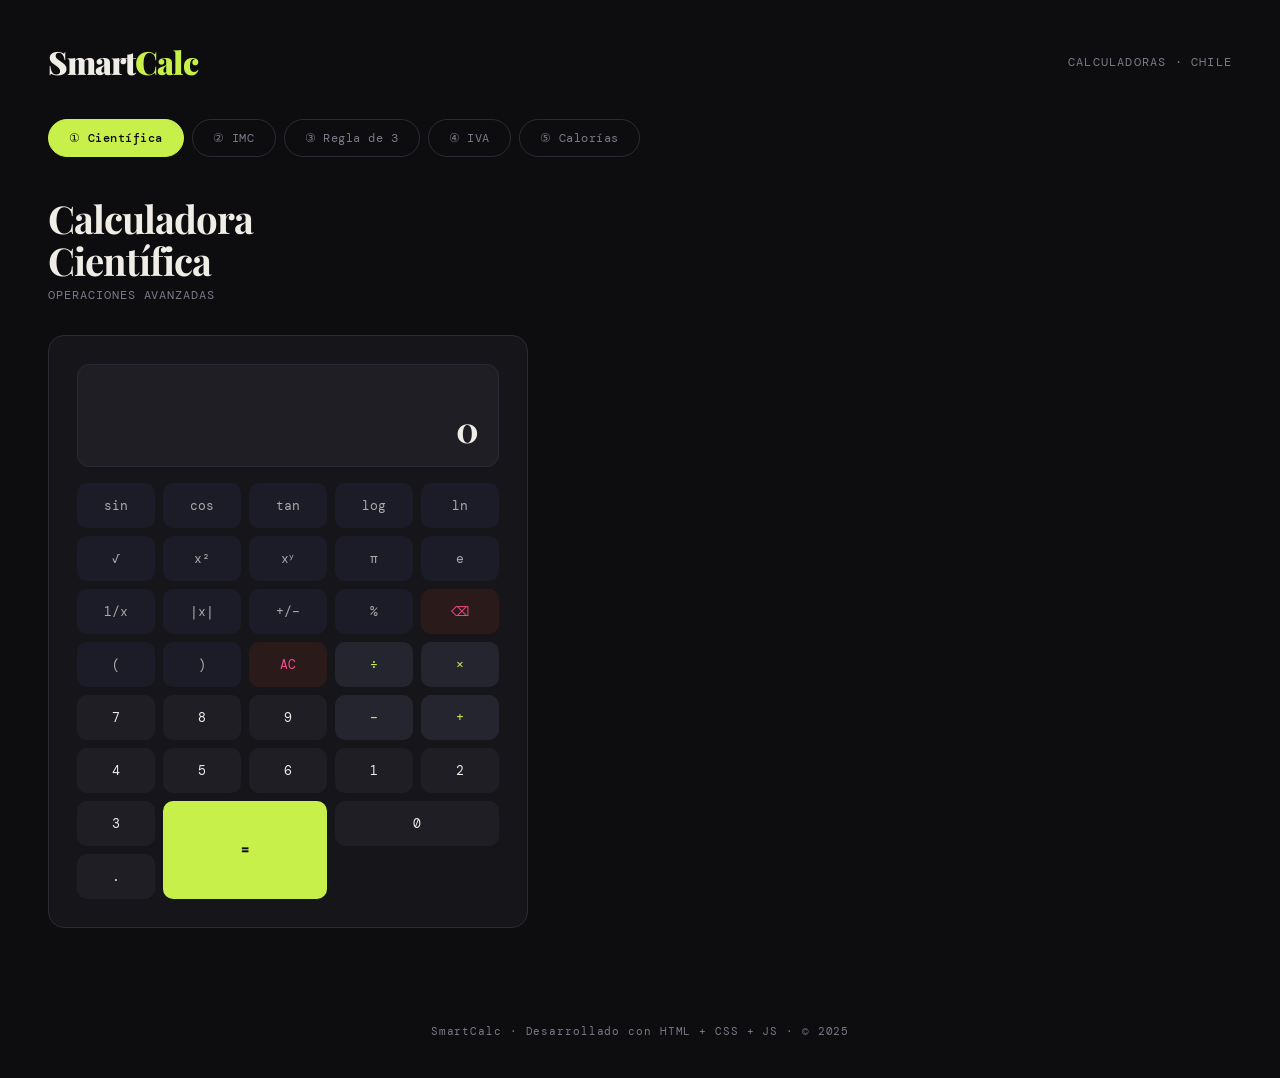
==== index.html @ 60018747 "a" ====
<!DOCTYPE html>
<html lang="es">
<head>
<meta charset="UTF-8">
<meta name="viewport" content="width=device-width, initial-scale=1.0">
<title>SmartCalc — Calculadoras</title>
<link href="https://fonts.googleapis.com/css2?family=DM+Mono:wght@300;400;500&family=Playfair+Display:wght@700;900&family=DM+Sans:wght@300;400;500&display=swap" rel="stylesheet">
<style>
  :root {
    --bg: #0d0d0f;
    --surface: #16161a;
    --surface2: #1e1e24;
    --border: #2a2a35;
    --accent: #c8f04a;
    --accent2: #f04a8c;
    --accent3: #4af0c8;
    --accent4: #f0a84a;
    --accent5: #a84af0;
    --text: #f0ede6;
    --muted: #7a7a8a;
    --radius: 16px;
  }

  * { margin: 0; padding: 0; box-sizing: border-box; }

  body {
    background: var(--bg);
    color: var(--text);
    font-family: 'DM Sans', sans-serif;
    min-height: 100vh;
  }

  /* ── HEADER ── */
  header {
    padding: 40px 48px 0;
    display: flex;
    align-items: center;
    gap: 16px;
  }
  .logo {
    font-family: 'Playfair Display', serif;
    font-size: 2rem;
    font-weight: 900;
    letter-spacing: -1px;
    color: var(--text);
  }
  .logo span { color: var(--accent); }
  .tagline {
    font-family: 'DM Mono', monospace;
    font-size: 0.75rem;
    color: var(--muted);
    margin-left: auto;
    letter-spacing: 0.1em;
    text-transform: uppercase;
  }

  /* ── NAV TABS ── */
  nav {
    padding: 36px 48px 0;
    display: flex;
    gap: 8px;
    flex-wrap: wrap;
  }
  .tab {
    padding: 10px 20px;
    border-radius: 100px;
    border: 1px solid var(--border);
    background: transparent;
    color: var(--muted);
    font-family: 'DM Mono', monospace;
    font-size: 0.78rem;
    cursor: pointer;
    transition: all 0.2s;
    letter-spacing: 0.04em;
  }
  .tab:hover { border-color: var(--text); color: var(--text); }
  .tab.active {
    background: var(--accent);
    border-color: var(--accent);
    color: #0d0d0f;
    font-weight: 500;
  }
  .tab[data-tab="imc"].active    { background: var(--accent2); border-color: var(--accent2); }
  .tab[data-tab="regla3"].active { background: var(--accent3); border-color: var(--accent3); }
  .tab[data-tab="iva"].active    { background: var(--accent4); border-color: var(--accent4); }
  .tab[data-tab="calorias"].active{ background: var(--accent5); border-color: var(--accent5); }

  /* ── MAIN ── */
  main {
    padding: 40px 48px 80px;
  }

  .panel { display: none; animation: fadeIn .3s ease; }
  .panel.active { display: block; }
  @keyframes fadeIn { from { opacity:0; transform:translateY(8px) } to { opacity:1; transform:none } }

  .panel-header {
    margin-bottom: 32px;
  }
  .panel-title {
    font-family: 'Playfair Display', serif;
    font-size: 2.4rem;
    font-weight: 700;
    letter-spacing: -1px;
    line-height: 1.1;
  }
  .panel-subtitle {
    font-family: 'DM Mono', monospace;
    font-size: 0.75rem;
    color: var(--muted);
    margin-top: 6px;
    letter-spacing: 0.08em;
    text-transform: uppercase;
  }

  /* ── CARDS ── */
  .card {
    background: var(--surface);
    border: 1px solid var(--border);
    border-radius: var(--radius);
    padding: 28px;
    margin-bottom: 16px;
  }
  .two-col {
    display: grid;
    grid-template-columns: 1fr 1fr;
    gap: 16px;
  }
  @media(max-width:700px){ .two-col{ grid-template-columns:1fr } }

  /* ── FORM ELEMENTS ── */
  label {
    display: block;
    font-family: 'DM Mono', monospace;
    font-size: 0.72rem;
    color: var(--muted);
    letter-spacing: 0.1em;
    text-transform: uppercase;
    margin-bottom: 8px;
  }
  input, select {
    width: 100%;
    background: var(--surface2);
    border: 1px solid var(--border);
    border-radius: 10px;
    padding: 12px 16px;
    color: var(--text);
    font-family: 'DM Mono', monospace;
    font-size: 1rem;
    outline: none;
    transition: border-color .2s;
  }
  input:focus, select:focus { border-color: var(--accent); }
  select option { background: var(--surface2); }

  .field { margin-bottom: 16px; }

  /* ── BUTTONS ── */
  .btn {
    display: inline-block;
    padding: 13px 28px;
    border-radius: 10px;
    border: none;
    cursor: pointer;
    font-family: 'DM Mono', monospace;
    font-size: 0.85rem;
    font-weight: 500;
    letter-spacing: 0.05em;
    transition: all .18s;
  }
  .btn-primary {
    background: var(--accent);
    color: #0d0d0f;
  }
  .btn-primary:hover { filter: brightness(1.1); transform: translateY(-1px); }
  .btn-secondary {
    background: var(--surface2);
    color: var(--muted);
    border: 1px solid var(--border);
  }
  .btn-secondary:hover { color: var(--text); border-color: var(--text); }
  .btn-row { display:flex; gap:10px; margin-top:8px; flex-wrap:wrap; }

  .btn-imc    { background: var(--accent2); color: #fff; }
  .btn-regla3 { background: var(--accent3); color: #0d0d0f; }
  .btn-iva    { background: var(--accent4); color: #0d0d0f; }
  .btn-cal    { background: var(--accent5); color: #fff; }

  /* ── RESULT BOX ── */
  .result-box {
    background: var(--surface2);
    border: 1px solid var(--border);
    border-radius: var(--radius);
    padding: 24px 28px;
    margin-top: 20px;
    display: none;
  }
  .result-box.show { display: block; animation: fadeIn .25s ease; }
  .result-label {
    font-family: 'DM Mono', monospace;
    font-size: 0.7rem;
    color: var(--muted);
    letter-spacing: 0.12em;
    text-transform: uppercase;
    margin-bottom: 4px;
  }
  .result-value {
    font-family: 'Playfair Display', serif;
    font-size: 2.4rem;
    font-weight: 700;
    letter-spacing: -1px;
  }
  .result-note {
    font-size: 0.85rem;
    color: var(--muted);
    margin-top: 6px;
  }

  /* ── SCIENTIFIC CALCULATOR ── */
  .sci-display {
    background: var(--surface2);
    border: 1px solid var(--border);
    border-radius: 12px;
    padding: 20px 20px 14px;
    margin-bottom: 16px;
    min-height: 100px;
    display: flex;
    flex-direction: column;
    justify-content: flex-end;
    align-items: flex-end;
  }
  .sci-expr {
    font-family: 'DM Mono', monospace;
    font-size: 0.85rem;
    color: var(--muted);
    min-height: 20px;
    word-break: break-all;
    text-align: right;
  }
  .sci-num {
    font-family: 'Playfair Display', serif;
    font-size: 2.2rem;
    font-weight: 700;
    letter-spacing: -1px;
    word-break: break-all;
    text-align: right;
  }
  .sci-grid {
    display: grid;
    grid-template-columns: repeat(5, 1fr);
    gap: 8px;
  }
  .sci-btn {
    border: none;
    border-radius: 10px;
    padding: 14px 6px;
    font-family: 'DM Mono', monospace;
    font-size: 0.82rem;
    cursor: pointer;
    transition: all .15s;
    letter-spacing: 0.02em;
  }
  .sci-btn:active { transform: scale(0.94); }
  .sci-btn.num { background: var(--surface2); color: var(--text); }
  .sci-btn.num:hover { background: var(--border); }
  .sci-btn.op { background: #252530; color: var(--accent); }
  .sci-btn.op:hover { background: #2e2e3c; }
  .sci-btn.fn { background: #1c1c28; color: #aaa; }
  .sci-btn.fn:hover { background: #252535; }
  .sci-btn.eq { background: var(--accent); color: #0d0d0f; font-weight: 700; }
  .sci-btn.eq:hover { filter: brightness(1.1); }
  .sci-btn.del { background: #2a1a1a; color: var(--accent2); }
  .sci-btn.del:hover { background: #351f1f; }
  .sci-btn.zero { grid-column: span 2; }

  /* ── IMC VISUAL ── */
  .imc-bar-wrap {
    margin-top: 16px;
    background: var(--surface2);
    border-radius: 100px;
    height: 12px;
    position: relative;
    overflow: visible;
  }
  .imc-bar {
    background: linear-gradient(90deg, #4af0c8 0%, #c8f04a 35%, #f0a84a 65%, #f04a8c 100%);
    border-radius: 100px;
    height: 100%;
  }
  .imc-marker {
    position: absolute;
    top: -4px;
    width: 20px;
    height: 20px;
    background: #fff;
    border-radius: 50%;
    border: 3px solid #0d0d0f;
    box-shadow: 0 0 0 2px var(--accent2);
    transform: translateX(-50%);
    transition: left .4s cubic-bezier(.34,1.56,.64,1);
  }

  /* ── CALORIES PIE ── */
  .macro-grid {
    display: grid;
    grid-template-columns: repeat(3,1fr);
    gap: 12px;
    margin-top: 14px;
  }
  .macro-card {
    background: var(--surface);
    border: 1px solid var(--border);
    border-radius: 12px;
    padding: 14px;
    text-align: center;
  }
  .macro-val {
    font-family: 'DM Mono', monospace;
    font-size: 1.2rem;
    color: var(--text);
  }
  .macro-lbl { font-size: 0.72rem; color: var(--muted); margin-top:4px; font-family:'DM Mono',monospace; text-transform:uppercase; letter-spacing:.08em; }

  /* ── IVA BREAKDOWN ── */
  .iva-row {
    display: flex;
    justify-content: space-between;
    padding: 10px 0;
    border-bottom: 1px solid var(--border);
    font-family: 'DM Mono', monospace;
    font-size: 0.88rem;
  }
  .iva-row:last-child { border-bottom: none; }
  .iva-row .lbl { color: var(--muted); }
  .iva-row .val { color: var(--text); font-weight: 500; }

  /* ── FOOTER ── */
  footer {
    text-align: center;
    padding: 0 0 40px;
    font-family: 'DM Mono', monospace;
    font-size: 0.7rem;
    color: var(--muted);
    letter-spacing: 0.08em;
  }

  /* ── RADIO BUTTONS ── */
  .radio-group { display:flex; gap:10px; flex-wrap:wrap; }
  .radio-btn {
    padding: 9px 18px;
    border-radius: 100px;
    border: 1px solid var(--border);
    background: transparent;
    color: var(--muted);
    font-family: 'DM Mono', monospace;
    font-size: 0.78rem;
    cursor: pointer;
    transition: all .18s;
  }
  .radio-btn.sel { border-color: var(--accent5); color: var(--accent5); background: rgba(168,74,240,.1); }
</style>
</head>
<body>

<header>
  <div class="logo">Smart<span>Calc</span></div>
  <div class="tagline">Calculadoras · Chile</div>
</header>

<nav>
  <button class="tab active" data-tab="cientifica">① Científica</button>
  <button class="tab" data-tab="imc">② IMC</button>
  <button class="tab" data-tab="regla3">③ Regla de 3</button>
  <button class="tab" data-tab="iva">④ IVA</button>
  <button class="tab" data-tab="calorias">⑤ Calorías</button>
</nav>

<main>

  <!-- ══════════════════════════════════════════════ -->
  <!-- 1. CIENTÍFICA -->
  <!-- ══════════════════════════════════════════════ -->
  <div class="panel active" id="panel-cientifica">
    <div class="panel-header">
      <div class="panel-title">Calculadora<br>Científica</div>
      <div class="panel-subtitle">Operaciones avanzadas</div>
    </div>
    <div class="card" style="max-width:480px">
      <div class="sci-display">
        <div class="sci-expr" id="sci-expr"></div>
        <div class="sci-num" id="sci-num">0</div>
      </div>
      <div class="sci-grid">
        <!-- row 1 -->
        <button class="sci-btn fn" onclick="sciFn('sin(')">sin</button>
        <button class="sci-btn fn" onclick="sciFn('cos(')">cos</button>
        <button class="sci-btn fn" onclick="sciFn('tan(')">tan</button>
        <button class="sci-btn fn" onclick="sciFn('log(')">log</button>
        <button class="sci-btn fn" onclick="sciFn('ln(')">ln</button>
        <!-- row 2 -->
        <button class="sci-btn fn" onclick="sciFn('sqrt(')">√</button>
        <button class="sci-btn fn" onclick="sciFn('**2')">x²</button>
        <button class="sci-btn fn" onclick="sciFn('**')">xʸ</button>
        <button class="sci-btn fn" onclick="sciFn('Math.PI')">π</button>
        <button class="sci-btn fn" onclick="sciFn('Math.E')">e</button>
        <!-- row 3 -->
        <button class="sci-btn fn" onclick="sciFn('1/')">1/x</button>
        <button class="sci-btn fn" onclick="sciFn('abs(')">|x|</button>
        <button class="sci-btn fn" onclick="sciToggleSign()">+/−</button>
        <button class="sci-btn fn" onclick="sciFn('%')">%</button>
        <button class="sci-btn del" onclick="sciDel()">⌫</button>
        <!-- row 4 -->
        <button class="sci-btn fn" onclick="sciFn('(')">(</button>
        <button class="sci-btn fn" onclick="sciFn(')')">)</button>
        <button class="sci-btn del" onclick="sciClear()">AC</button>
        <button class="sci-btn op" onclick="sciFn('/')">÷</button>
        <button class="sci-btn op" onclick="sciFn('*')">×</button>
        <!-- row 5 -->
        <button class="sci-btn num" onclick="sciFn('7')">7</button>
        <button class="sci-btn num" onclick="sciFn('8')">8</button>
        <button class="sci-btn num" onclick="sciFn('9')">9</button>
        <button class="sci-btn op" onclick="sciFn('-')">−</button>
        <button class="sci-btn op" onclick="sciFn('+')">+</button>
        <!-- row 6 -->
        <button class="sci-btn num" onclick="sciFn('4')">4</button>
        <button class="sci-btn num" onclick="sciFn('5')">5</button>
        <button class="sci-btn num" onclick="sciFn('6')">6</button>
        <!-- row 7 - span -->
        <button class="sci-btn num" onclick="sciFn('1')">1</button>
        <button class="sci-btn num" onclick="sciFn('2')">2</button>
        <button class="sci-btn num" onclick="sciFn('3')">3</button>
        <button class="sci-btn eq" onclick="sciEqual()" style="grid-column:span 2; grid-row:span 2">=</button>
        <!-- row 8 -->
        <button class="sci-btn num zero" onclick="sciFn('0')">0</button>
        <button class="sci-btn num" onclick="sciFn('.')">.</button>
      </div>
    </div>
  </div>

  <!-- ══════════════════════════════════════════════ -->
  <!-- 2. IMC -->
  <!-- ══════════════════════════════════════════════ -->
  <div class="panel" id="panel-imc">
    <div class="panel-header">
      <div class="panel-title">Índice de Masa<br>Corporal</div>
      <div class="panel-subtitle">Peso / Talla²</div>
    </div>
    <div class="two-col" style="max-width:700px">
      <div class="card">
        <div class="field">
          <label>Peso (kg)</label>
          <input type="number" id="imc-peso" placeholder="ej. 70" min="1">
        </div>
        <div class="field">
          <label>Altura (cm)</label>
          <input type="number" id="imc-altura" placeholder="ej. 170" min="1">
        </div>
        <div class="field">
          <label>Edad</label>
          <input type="number" id="imc-edad" placeholder="ej. 30" min="1">
        </div>
        <div class="field">
          <label>Sexo</label>
          <select id="imc-sexo">
            <option value="m">Masculino</option>
            <option value="f">Femenino</option>
          </select>
        </div>
        <div class="btn-row">
          <button class="btn btn-imc" onclick="calcIMC()">Calcular IMC</button>
          <button class="btn btn-secondary" onclick="clearIMC()">Limpiar</button>
        </div>
      </div>
      <div>
        <div class="result-box" id="imc-result">
          <div class="result-label">Tu IMC</div>
          <div class="result-value" id="imc-val" style="color:var(--accent2)">—</div>
          <div class="result-note" id="imc-cat">—</div>
          <div class="imc-bar-wrap" style="margin-top:20px">
            <div class="imc-bar"></div>
            <div class="imc-marker" id="imc-marker" style="left:0%"></div>
          </div>
          <div style="display:flex;justify-content:space-between;margin-top:6px;font-family:'DM Mono',monospace;font-size:0.65rem;color:var(--muted)">
            <span>16</span><span>18.5</span><span>25</span><span>30</span><span>40</span>
          </div>
        </div>
        <div class="card" style="margin-top:0">
          <div class="result-label" style="margin-bottom:12px">Clasificación OMS</div>
          <div style="font-family:'DM Mono',monospace;font-size:0.76rem;color:var(--muted);line-height:2">
            <span style="color:var(--accent3)">●</span> &lt;18.5 — Bajo peso<br>
            <span style="color:var(--accent)">●</span> 18.5–24.9 — Normal<br>
            <span style="color:var(--accent4)">●</span> 25–29.9 — Sobrepeso<br>
            <span style="color:var(--accent2)">●</span> ≥30 — Obesidad
          </div>
        </div>
      </div>
    </div>
  </div>

  <!-- ══════════════════════════════════════════════ -->
  <!-- 3. REGLA DE 3 -->
  <!-- ══════════════════════════════════════════════ -->
  <div class="panel" id="panel-regla3">
    <div class="panel-header">
      <div class="panel-title">Regla de Tres</div>
      <div class="panel-subtitle">Proporciones directas e inversas</div>
    </div>
    <div style="max-width:560px">
      <div class="card">
        <div class="field">
          <label>Tipo de proporción</label>
          <select id="r3-tipo">
            <option value="directa">Directa (más → más)</option>
            <option value="inversa">Inversa (más → menos)</option>
          </select>
        </div>
        <div style="display:grid;grid-template-columns:1fr auto 1fr;align-items:center;gap:12px;margin-bottom:16px">
          <div>
            <label>A</label>
            <input type="number" id="r3-a" placeholder="ej. 5">
          </div>
          <div style="text-align:center;font-family:'Playfair Display',serif;font-size:1.6rem;color:var(--muted);margin-top:20px">→</div>
          <div>
            <label>B</label>
            <input type="number" id="r3-b" placeholder="ej. 10">
          </div>
        </div>
        <div style="display:grid;grid-template-columns:1fr auto 1fr;align-items:center;gap:12px;margin-bottom:16px">
          <div>
            <label>C</label>
            <input type="number" id="r3-c" placeholder="ej. 3">
          </div>
          <div style="text-align:center;font-family:'Playfair Display',serif;font-size:1.6rem;color:var(--accent3);margin-top:20px">→</div>
          <div>
            <label>X (incógnita)</label>
            <input type="text" id="r3-x" placeholder="?" readonly style="color:var(--accent3);font-weight:600">
          </div>
        </div>
        <div class="btn-row">
          <button class="btn btn-regla3" onclick="calcRegla3()">Calcular X</button>
          <button class="btn btn-secondary" onclick="clearR3()">Limpiar</button>
        </div>
        <div class="result-box" id="r3-result">
          <div class="result-label">Resultado</div>
          <div class="result-value" id="r3-val" style="color:var(--accent3)">—</div>
          <div class="result-note" id="r3-formula">—</div>
        </div>
      </div>
    </div>
  </div>

  <!-- ══════════════════════════════════════════════ -->
  <!-- 4. IVA CHILE -->
  <!-- ══════════════════════════════════════════════ -->
  <div class="panel" id="panel-iva">
    <div class="panel-header">
      <div class="panel-title">Calculadora<br>de IVA Chile</div>
      <div class="panel-subtitle">IVA 19% · SII Chile</div>
    </div>
    <div style="max-width:560px">
      <div class="card">
        <div class="field">
          <label>Tipo de cálculo</label>
          <select id="iva-tipo">
            <option value="agregar">Agregar IVA (precio neto → con IVA)</option>
            <option value="descontar">Descontar IVA (precio con IVA → neto)</option>
          </select>
        </div>
        <div class="field">
          <label>Monto ($)</label>
          <input type="number" id="iva-monto" placeholder="ej. 100000" min="0">
        </div>
        <div class="field">
          <label>Tasa IVA (%)</label>
          <input type="number" id="iva-tasa" value="19" min="0" max="100">
        </div>
        <div class="btn-row">
          <button class="btn btn-iva" onclick="calcIVA()">Calcular</button>
          <button class="btn btn-secondary" onclick="clearIVA()">Limpiar</button>
        </div>
        <div class="result-box" id="iva-result">
          <div class="iva-row"><span class="lbl">Precio neto</span><span class="val" id="iva-neto">—</span></div>
          <div class="iva-row"><span class="lbl">IVA (19%)</span><span class="val" id="iva-iva">—</span></div>
          <div class="iva-row" style="margin-top:4px">
            <span style="color:var(--text);font-weight:600;font-family:'DM Mono',monospace;font-size:.9rem">Total</span>
            <span class="result-value" id="iva-total" style="font-size:1.6rem;color:var(--accent4)">—</span>
          </div>
        </div>
      </div>
    </div>
  </div>

  <!-- ══════════════════════════════════════════════ -->
  <!-- 5. CALORÍAS -->
  <!-- ══════════════════════════════════════════════ -->
  <div class="panel" id="panel-calorias">
    <div class="panel-header">
      <div class="panel-title">Calculadora<br>de Calorías</div>
      <div class="panel-subtitle">TMB · Harris-Benedict · Mifflin-St Jeor</div>
    </div>
    <div class="two-col" style="max-width:800px">
      <div class="card">
        <div class="field">
          <label>Sexo</label>
          <div class="radio-group">
            <button class="radio-btn sel" id="cal-m" onclick="selSexo('m')">Masculino</button>
            <button class="radio-btn" id="cal-f" onclick="selSexo('f')">Femenino</button>
          </div>
        </div>
        <div class="field">
          <label>Edad (años)</label>
          <input type="number" id="cal-edad" placeholder="ej. 30" min="1">
        </div>
        <div class="field">
          <label>Peso (kg)</label>
          <input type="number" id="cal-peso" placeholder="ej. 70" min="1">
        </div>
        <div class="field">
          <label>Altura (cm)</label>
          <input type="number" id="cal-altura" placeholder="ej. 170" min="1">
        </div>
        <div class="field">
          <label>Nivel de actividad</label>
          <select id="cal-actividad">
            <option value="1.2">Sedentario (sin ejercicio)</option>
            <option value="1.375">Ligero (1–3 días/sem)</option>
            <option value="1.55" selected>Moderado (3–5 días/sem)</option>
            <option value="1.725">Activo (6–7 días/sem)</option>
            <option value="1.9">Muy activo (trabajo físico)</option>
          </select>
        </div>
        <div class="field">
          <label>Objetivo</label>
          <select id="cal-objetivo">
            <option value="perder">Perder peso (déficit 500 kcal)</option>
            <option value="mantener" selected>Mantener peso</option>
            <option value="ganar">Ganar músculo (superávit 300 kcal)</option>
          </select>
        </div>
        <div class="btn-row">
          <button class="btn btn-cal" onclick="calcCalorias()">Calcular</button>
          <button class="btn btn-secondary" onclick="clearCal()">Limpiar</button>
        </div>
      </div>
      <div>
        <div class="result-box" id="cal-result">
          <div class="result-label">Calorías diarias recomendadas</div>
          <div class="result-value" id="cal-val" style="color:var(--accent5)">—</div>
          <div class="result-note" id="cal-note">—</div>
          <div class="macro-grid">
            <div class="macro-card">
              <div class="macro-val" id="cal-carb" style="color:var(--accent4)">—</div>
              <div class="macro-lbl">Carbos (g)</div>
            </div>
            <div class="macro-card">
              <div class="macro-val" id="cal-prot" style="color:var(--accent3)">—</div>
              <div class="macro-lbl">Proteína (g)</div>
            </div>
            <div class="macro-card">
              <div class="macro-val" id="cal-gras" style="color:var(--accent2)">—</div>
              <div class="macro-lbl">Grasas (g)</div>
            </div>
          </div>
        </div>
        <div class="card">
          <div class="result-label" style="margin-bottom:10px">Distribución macros</div>
          <div style="font-family:'DM Mono',monospace;font-size:0.76rem;color:var(--muted);line-height:2">
            <span style="color:var(--accent4)">●</span> Carbohidratos 50%<br>
            <span style="color:var(--accent3)">●</span> Proteínas 25%<br>
            <span style="color:var(--accent2)">●</span> Grasas 25%
          </div>
        </div>
      </div>
    </div>
  </div>

</main>

<footer>SmartCalc · Desarrollado con HTML + CSS + JS · © 2025</footer>

<script>
/* ── TABS ─────────────────────────────────────────── */
document.querySelectorAll('.tab').forEach(btn => {
  btn.addEventListener('click', () => {
    document.querySelectorAll('.tab').forEach(b => b.classList.remove('active'));
    document.querySelectorAll('.panel').forEach(p => p.classList.remove('active'));
    btn.classList.add('active');
    document.getElementById('panel-' + btn.dataset.tab).classList.add('active');
  });
});

/* ── HELPERS ─────────────────────────────────────── */
const fmt = n => new Intl.NumberFormat('es-CL').format(Math.round(n));
const fmtCLP = n => '$\u202F' + fmt(n);

/* ══════════════════════════════════════════════════ */
/* CIENTÍFICA */
/* ══════════════════════════════════════════════════ */
let sciExpr = '';
let sciDisplay = '0';
let sciJustEvaled = false;

function updateSciDisplay(){
  document.getElementById('sci-num').textContent = sciDisplay;
  document.getElementById('sci-expr').textContent = sciExpr;
}

function sciFn(v){
  if(sciJustEvaled){
    // if starting new expression after =
    if(['sin(','cos(','tan(','log(','ln(','sqrt(','abs(','1/'].includes(v)){
      sciExpr = v; sciDisplay = v;
    } else if(['+','-','*','/','**','%'].includes(v)){
      sciExpr = sciDisplay + v;
    } else {
      sciExpr = v; sciDisplay = v;
    }
    sciJustEvaled = false;
  } else {
    sciExpr += v;
    sciDisplay = sciExpr;
  }
  updateSciDisplay();
}

function sciDel(){
  if(sciJustEvaled){ sciClear(); return; }
  sciExpr = sciExpr.slice(0,-1);
  sciDisplay = sciExpr || '0';
  updateSciDisplay();
}

function sciClear(){
  sciExpr = ''; sciDisplay = '0'; sciJustEvaled = false;
  updateSciDisplay();
}

function sciToggleSign(){
  if(sciExpr.startsWith('-')) sciExpr = sciExpr.slice(1);
  else sciExpr = '-' + sciExpr;
  sciDisplay = sciExpr;
  updateSciDisplay();
}

function sciEqual(){
  try {
    // safe eval replacements
    let expr = sciExpr
      .replace(/sin\(/g,'Math.sin(')
      .replace(/cos\(/g,'Math.cos(')
      .replace(/tan\(/g,'Math.tan(')
      .replace(/log\(/g,'Math.log10(')
      .replace(/ln\(/g,'Math.log(')
      .replace(/sqrt\(/g,'Math.sqrt(')
      .replace(/abs\(/g,'Math.abs(')
      .replace(/1\//g,'1/');
    // convert degrees to radians for trig
    expr = expr.replace(/Math\.(sin|cos|tan)\(([^)]+)\)/g, (_, fn, arg) => {
      return `Math.${fn}((${arg})*Math.PI/180)`;
    });
    let result = Function('"use strict"; return (' + expr + ')')();
    if(!isFinite(result)) throw new Error('Indefinido');
    sciExpr = sciDisplay + ' =';
    sciDisplay = parseFloat(result.toFixed(10)).toString();
    sciJustEvaled = true;
    document.getElementById('sci-expr').textContent = sciExpr;
    document.getElementById('sci-num').textContent = sciDisplay;
  } catch(e) {
    sciDisplay = 'Error';
    document.getElementById('sci-num').textContent = 'Error';
    sciExpr = '';
    sciJustEvaled = true;
  }
}

/* ══════════════════════════════════════════════════ */
/* IMC */
/* ══════════════════════════════════════════════════ */
function calcIMC(){
  const p = parseFloat(document.getElementById('imc-peso').value);
  const h = parseFloat(document.getElementById('imc-altura').value) / 100;
  if(!p || !h){ alert('Ingresa peso y altura válidos.'); return; }
  const imc = p / (h*h);
  let cat = '', color = '';
  if(imc < 16)       { cat = '⚠ Desnutrición severa'; color='#4af0c8'; }
  else if(imc < 18.5){ cat = '↓ Bajo peso'; color='#4af0c8'; }
  else if(imc < 25)  { cat = '✓ Peso normal'; color='var(--accent)'; }
  else if(imc < 30)  { cat = '↑ Sobrepeso'; color='var(--accent4)'; }
  else if(imc < 35)  { cat = '▲ Obesidad grado I'; color='var(--accent2)'; }
  else if(imc < 40)  { cat = '▲▲ Obesidad grado II'; color='var(--accent2)'; }
  else               { cat = '▲▲▲ Obesidad mórbida'; color='var(--accent2)'; }

  document.getElementById('imc-val').textContent = imc.toFixed(1);
  document.getElementById('imc-val').style.color = color;
  document.getElementById('imc-cat').textContent = cat;

  // marker position (16 → 40 range)
  const pct = Math.min(100, Math.max(0, ((imc - 16) / (40 - 16)) * 100));
  document.getElementById('imc-marker').style.left = pct + '%';
  document.getElementById('imc-result').classList.add('show');
}
function clearIMC(){
  ['imc-peso','imc-altura','imc-edad'].forEach(id => document.getElementById(id).value='');
  document.getElementById('imc-result').classList.remove('show');
}

/* ══════════════════════════════════════════════════ */
/* REGLA DE 3 */
/* ══════════════════════════════════════════════════ */
function calcRegla3(){
  const a = parseFloat(document.getElementById('r3-a').value);
  const b = parseFloat(document.getElementById('r3-b').value);
  const c = parseFloat(document.getElementById('r3-c').value);
  const tipo = document.getElementById('r3-tipo').value;
  if(!a || !b || !c){ alert('Completa los valores A, B y C.'); return; }
  let x, formula;
  if(tipo === 'directa'){
    x = (b * c) / a;
    formula = `Si ${a} → ${b}, entonces ${c} → X = (${b} × ${c}) ÷ ${a}`;
  } else {
    x = (a * b) / c;
    formula = `Inversa: Si ${a} → ${b}, entonces ${c} → X = (${a} × ${b}) ÷ ${c}`;
  }
  document.getElementById('r3-x').value = parseFloat(x.toFixed(6));
  document.getElementById('r3-val').textContent = parseFloat(x.toFixed(6));
  document.getElementById('r3-formula').textContent = formula;
  document.getElementById('r3-result').classList.add('show');
}
function clearR3(){
  ['r3-a','r3-b','r3-c','r3-x'].forEach(id => document.getElementById(id).value='');
  document.getElementById('r3-result').classList.remove('show');
}

/* ══════════════════════════════════════════════════ */
/* IVA CHILE */
/* ══════════════════════════════════════════════════ */
function calcIVA(){
  const monto = parseFloat(document.getElementById('iva-monto').value);
  const tasa = parseFloat(document.getElementById('iva-tasa').value) / 100;
  const tipo = document.getElementById('iva-tipo').value;
  if(!monto || isNaN(monto)){ alert('Ingresa un monto válido.'); return; }
  let neto, iva, total;
  if(tipo === 'agregar'){
    neto = monto;
    iva = neto * tasa;
    total = neto + iva;
  } else {
    total = monto;
    neto = total / (1 + tasa);
    iva = total - neto;
  }
  const pct = (tasa*100).toFixed(0);
  document.getElementById('iva-neto').textContent = fmtCLP(neto);
  document.getElementById('iva-iva').textContent = fmtCLP(iva);
  document.querySelector('#iva-result .iva-row:nth-child(2) .lbl').textContent = `IVA (${pct}%)`;
  document.getElementById('iva-total').textContent = fmtCLP(total);
  document.getElementById('iva-result').classList.add('show');
}
function clearIVA(){
  document.getElementById('iva-monto').value='';
  document.getElementById('iva-result').classList.remove('show');
}

/* ══════════════════════════════════════════════════ */
/* CALORÍAS */
/* ══════════════════════════════════════════════════ */
let calSexo = 'm';
function selSexo(s){
  calSexo = s;
  document.getElementById('cal-m').classList.toggle('sel', s==='m');
  document.getElementById('cal-f').classList.toggle('sel', s==='f');
}
function calcCalorias(){
  const edad = parseFloat(document.getElementById('cal-edad').value);
  const peso = parseFloat(document.getElementById('cal-peso').value);
  const altura = parseFloat(document.getElementById('cal-altura').value);
  const act = parseFloat(document.getElementById('cal-actividad').value);
  const obj = document.getElementById('cal-objetivo').value;
  if(!edad||!peso||!altura){ alert('Completa todos los campos.'); return; }
  // Mifflin-St Jeor
  let tmb;
  if(calSexo==='m') tmb = 10*peso + 6.25*altura - 5*edad + 5;
  else              tmb = 10*peso + 6.25*altura - 5*edad - 161;
  let tdee = tmb * act;
  if(obj==='perder') tdee -= 500;
  if(obj==='ganar')  tdee += 300;
  const carb = Math.round(tdee * 0.50 / 4);
  const prot = Math.round(tdee * 0.25 / 4);
  const gras = Math.round(tdee * 0.25 / 9);
  const notes = {perder:'Déficit calórico de 500 kcal para bajar ~0.5 kg/sem', mantener:'Ingesta de mantenimiento', ganar:'Superávit de 300 kcal para ganancia muscular'};
  document.getElementById('cal-val').textContent = Math.round(tdee) + ' kcal';
  document.getElementById('cal-note').textContent = notes[obj];
  document.getElementById('cal-carb').textContent = carb + 'g';
  document.getElementById('cal-prot').textContent = prot + 'g';
  document.getElementById('cal-gras').textContent = gras + 'g';
  document.getElementById('cal-result').classList.add('show');
}
function clearCal(){
  ['cal-edad','cal-peso','cal-altura'].forEach(id => document.getElementById(id).value='');
  document.getElementById('cal-result').classList.remove('show');
}
</script>
</body>
</html>
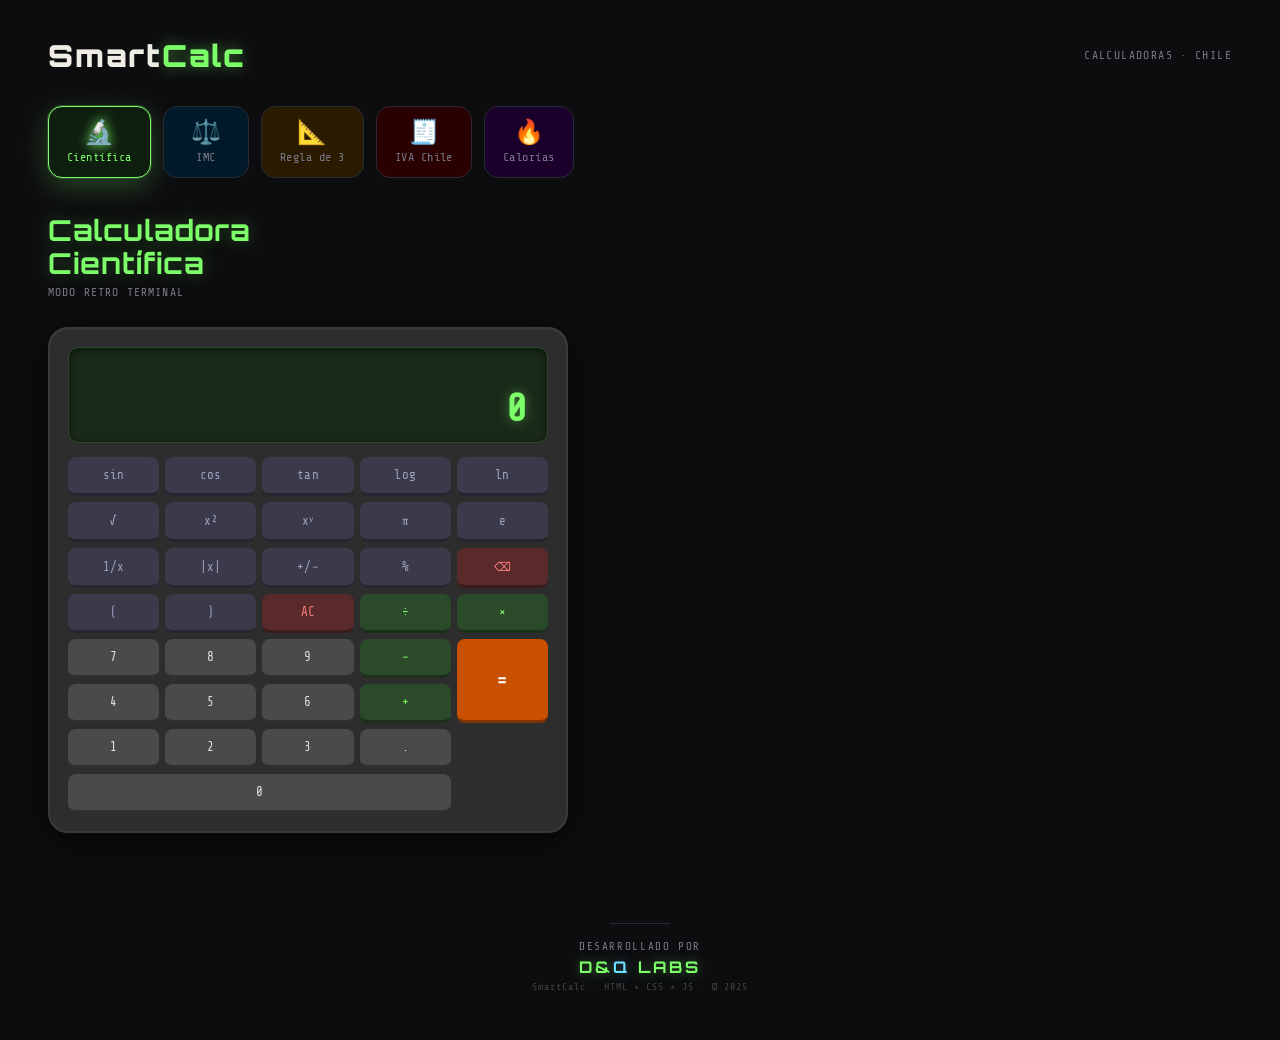
==== commit dca50a39: "s" ====
--- a/index.html
+++ b/index.html
@@ -4,14 +4,14 @@
 <meta charset="UTF-8">
 <meta name="viewport" content="width=device-width, initial-scale=1.0">
 <title>SmartCalc — Calculadoras</title>
-<link href="https://fonts.googleapis.com/css2?family=DM+Mono:wght@300;400;500&family=Playfair+Display:wght@700;900&family=DM+Sans:wght@300;400;500&display=swap" rel="stylesheet">
+<link href="https://fonts.googleapis.com/css2?family=DM+Mono:wght@300;400;500&family=Orbitron:wght@700;900&family=Share+Tech+Mono&family=DM+Sans:wght@300;400;500&display=swap" rel="stylesheet">
 <style>
   :root {
     --bg: #0d0d0f;
     --surface: #16161a;
     --surface2: #1e1e24;
     --border: #2a2a35;
-    --accent: #c8f04a;
+    --accent:  #c8f04a;
     --accent2: #f04a8c;
     --accent3: #4af0c8;
     --accent4: #f0a84a;
@@ -19,9 +19,11 @@
     --text: #f0ede6;
     --muted: #7a7a8a;
     --radius: 16px;
-  }
-
-  * { margin: 0; padding: 0; box-sizing: border-box; }
+    --retro-green: #7dff6a;
+    --retro-screen: #1a2a1a;
+  }
+
+  * { margin:0; padding:0; box-sizing:border-box; }
 
   body {
     background: var(--bg);
@@ -30,90 +32,109 @@
     min-height: 100vh;
   }
 
-  /* ── HEADER ── */
+  /* ══ HEADER ══ */
   header {
-    padding: 40px 48px 0;
+    padding: 36px 48px 0;
     display: flex;
     align-items: center;
     gap: 16px;
   }
   .logo {
-    font-family: 'Playfair Display', serif;
-    font-size: 2rem;
+    font-family: 'Orbitron', sans-serif;
+    font-size: 1.9rem;
     font-weight: 900;
-    letter-spacing: -1px;
+    letter-spacing: 2px;
     color: var(--text);
   }
-  .logo span { color: var(--accent); }
+  .logo span { color: var(--retro-green); text-shadow: 0 0 14px rgba(125,255,106,.45); }
   .tagline {
-    font-family: 'DM Mono', monospace;
-    font-size: 0.75rem;
+    font-family: 'Share Tech Mono', monospace;
+    font-size: 0.72rem;
     color: var(--muted);
     margin-left: auto;
+    letter-spacing: 0.12em;
+    text-transform: uppercase;
+  }
+
+  /* ══ NAV — TARJETAS CON ÍCONO ══ */
+  nav {
+    padding: 32px 48px 0;
+    display: flex;
+    gap: 12px;
+    flex-wrap: wrap;
+  }
+  .tab {
+    display: flex;
+    flex-direction: column;
+    align-items: center;
+    gap: 6px;
+    padding: 14px 18px;
+    border-radius: 14px;
+    border: 1.5px solid transparent;
+    background: var(--surface);
+    color: var(--muted);
+    font-family: 'Share Tech Mono', monospace;
+    font-size: 0.75rem;
+    cursor: pointer;
+    transition: all 0.22s;
+    min-width: 86px;
+    letter-spacing: 0.04em;
+    position: relative;
+    overflow: hidden;
+  }
+  .tab::before {
+    content: '';
+    position: absolute;
+    inset: 0;
+    opacity: 0;
+    transition: opacity .22s;
+    border-radius: inherit;
+  }
+  .tab:hover { transform: translateY(-3px); color: var(--text); }
+  .tab .ico { font-size: 1.5rem; line-height: 1; }
+  .tab .lbl { line-height: 1; }
+
+  /* Active states per tab — each with its own color */
+  .tab[data-tab="cientifica"] { --tc: var(--retro-green); --tb: #2a4a2a; --tglow: rgba(125,255,106,.25); background: #0f1f0f; }
+  .tab[data-tab="imc"]        { --tc: #6ae0ff;            --tb: #004a6a; --tglow: rgba(106,224,255,.25); background: #001a2a; }
+  .tab[data-tab="regla3"]     { --tc: #ffca6a;            --tb: #6a4a00; --tglow: rgba(255,202,106,.25); background: #2a1a00; }
+  .tab[data-tab="iva"]        { --tc: #ff6a6a;            --tb: #6a0000; --tglow: rgba(255,106,106,.25); background: #2a0000; }
+  .tab[data-tab="calorias"]   { --tc: #c06aff;            --tb: #4a006a; --tglow: rgba(192,106,255,.25); background: #1a002a; }
+
+  .tab { border-color: #2a2a35; }
+  .tab:hover { border-color: var(--tc); color: var(--tc); box-shadow: 0 6px 24px var(--tglow); }
+  .tab.active {
+    border-color: var(--tc);
+    color: var(--tc);
+    box-shadow: 0 0 0 1px var(--tb), 0 8px 28px var(--tglow);
+  }
+  .tab.active .ico { filter: drop-shadow(0 0 6px var(--tc)); }
+
+  /* ══ MAIN ══ */
+  main { padding: 36px 48px 80px; }
+
+  .panel { display:none; animation: fadeIn .3s ease; }
+  .panel.active { display:block; }
+  @keyframes fadeIn { from{opacity:0;transform:translateY(8px)} to{opacity:1;transform:none} }
+
+  .panel-header { margin-bottom: 28px; }
+  .panel-title {
+    font-family: 'Orbitron', sans-serif;
+    font-size: 1.8rem;
+    font-weight: 700;
+    letter-spacing: 1px;
+    line-height: 1.15;
+  }
+  .panel-subtitle {
+    font-family: 'Share Tech Mono', monospace;
+    font-size: 0.72rem;
+    color: var(--muted);
+    margin-top: 6px;
     letter-spacing: 0.1em;
     text-transform: uppercase;
   }
 
-  /* ── NAV TABS ── */
-  nav {
-    padding: 36px 48px 0;
-    display: flex;
-    gap: 8px;
-    flex-wrap: wrap;
-  }
-  .tab {
-    padding: 10px 20px;
-    border-radius: 100px;
-    border: 1px solid var(--border);
-    background: transparent;
-    color: var(--muted);
-    font-family: 'DM Mono', monospace;
-    font-size: 0.78rem;
-    cursor: pointer;
-    transition: all 0.2s;
-    letter-spacing: 0.04em;
-  }
-  .tab:hover { border-color: var(--text); color: var(--text); }
-  .tab.active {
-    background: var(--accent);
-    border-color: var(--accent);
-    color: #0d0d0f;
-    font-weight: 500;
-  }
-  .tab[data-tab="imc"].active    { background: var(--accent2); border-color: var(--accent2); }
-  .tab[data-tab="regla3"].active { background: var(--accent3); border-color: var(--accent3); }
-  .tab[data-tab="iva"].active    { background: var(--accent4); border-color: var(--accent4); }
-  .tab[data-tab="calorias"].active{ background: var(--accent5); border-color: var(--accent5); }
-
-  /* ── MAIN ── */
-  main {
-    padding: 40px 48px 80px;
-  }
-
-  .panel { display: none; animation: fadeIn .3s ease; }
-  .panel.active { display: block; }
-  @keyframes fadeIn { from { opacity:0; transform:translateY(8px) } to { opacity:1; transform:none } }
-
-  .panel-header {
-    margin-bottom: 32px;
-  }
-  .panel-title {
-    font-family: 'Playfair Display', serif;
-    font-size: 2.4rem;
-    font-weight: 700;
-    letter-spacing: -1px;
-    line-height: 1.1;
-  }
-  .panel-subtitle {
-    font-family: 'DM Mono', monospace;
-    font-size: 0.75rem;
-    color: var(--muted);
-    margin-top: 6px;
-    letter-spacing: 0.08em;
-    text-transform: uppercase;
-  }
-
-  /* ── CARDS ── */
+  /* ══ CARDS ══ */
   .card {
     background: var(--surface);
     border: 1px solid var(--border);
@@ -121,243 +142,221 @@
     padding: 28px;
     margin-bottom: 16px;
   }
-  .two-col {
-    display: grid;
-    grid-template-columns: 1fr 1fr;
-    gap: 16px;
-  }
+  .two-col { display:grid; grid-template-columns:1fr 1fr; gap:16px; }
   @media(max-width:700px){ .two-col{ grid-template-columns:1fr } }
 
-  /* ── FORM ELEMENTS ── */
+  /* ══ FORM ELEMENTS ══ */
   label {
-    display: block;
-    font-family: 'DM Mono', monospace;
-    font-size: 0.72rem;
-    color: var(--muted);
-    letter-spacing: 0.1em;
-    text-transform: uppercase;
-    margin-bottom: 8px;
-  }
-  input, select {
-    width: 100%;
-    background: var(--surface2);
-    border: 1px solid var(--border);
+    display:block;
+    font-family:'Share Tech Mono',monospace;
+    font-size:0.72rem;
+    color:var(--muted);
+    letter-spacing:0.1em;
+    text-transform:uppercase;
+    margin-bottom:8px;
+  }
+  input,select {
+    width:100%;
+    background:var(--surface2);
+    border:1px solid var(--border);
+    border-radius:10px;
+    padding:12px 16px;
+    color:var(--text);
+    font-family:'Share Tech Mono',monospace;
+    font-size:1rem;
+    outline:none;
+    transition:border-color .2s;
+  }
+  input:focus,select:focus { border-color:var(--accent); }
+  select option { background:var(--surface2); }
+  .field { margin-bottom:16px; }
+
+  /* ══ ACTION BUTTONS ══ */
+  .btn {
+    display:inline-block;
+    padding:13px 28px;
+    border-radius:10px;
+    border:none;
+    cursor:pointer;
+    font-family:'Share Tech Mono',monospace;
+    font-size:0.85rem;
+    font-weight:500;
+    letter-spacing:0.06em;
+    transition:all .18s;
+  }
+  .btn-primary  { background:var(--accent);  color:#0d0d0f; }
+  .btn-primary:hover { filter:brightness(1.1); transform:translateY(-1px); }
+  .btn-secondary { background:var(--surface2); color:var(--muted); border:1px solid var(--border); }
+  .btn-secondary:hover { color:var(--text); border-color:var(--text); }
+  .btn-row { display:flex; gap:10px; margin-top:8px; flex-wrap:wrap; }
+  .btn-imc    { background:#6ae0ff; color:#001a2a; }
+  .btn-regla3 { background:#ffca6a; color:#2a1a00; }
+  .btn-iva    { background:#ff6a6a; color:#2a0000; }
+  .btn-cal    { background:#c06aff; color:#fff; }
+
+  /* ══ RESULT BOX ══ */
+  .result-box {
+    background:var(--surface2);
+    border:1px solid var(--border);
+    border-radius:var(--radius);
+    padding:24px 28px;
+    margin-top:20px;
+    display:none;
+  }
+  .result-box.show { display:block; animation:fadeIn .25s ease; }
+  .result-label {
+    font-family:'Share Tech Mono',monospace;
+    font-size:0.7rem;
+    color:var(--muted);
+    letter-spacing:0.12em;
+    text-transform:uppercase;
+    margin-bottom:4px;
+  }
+  .result-value {
+    font-family:'Orbitron',sans-serif;
+    font-size:2.2rem;
+    font-weight:700;
+    letter-spacing:-1px;
+  }
+  .result-note { font-size:0.85rem; color:var(--muted); margin-top:6px; }
+
+  /* ══ SCIENTIFIC — RETRO TERMINAL STYLE ══ */
+  .sci-wrap {
+    max-width: 520px;
+    background: #2d2d2d;
+    border-radius: 20px;
+    padding: 18px;
+    border: 2px solid #3a3a3a;
+    box-shadow: 0 8px 40px rgba(0,0,0,.6), inset 0 1px 0 rgba(255,255,255,.05);
+  }
+
+  /* Screen */
+  .sci-screen {
+    background: var(--retro-screen);
     border-radius: 10px;
-    padding: 12px 16px;
-    color: var(--text);
-    font-family: 'DM Mono', monospace;
-    font-size: 1rem;
-    outline: none;
-    transition: border-color .2s;
-  }
-  input:focus, select:focus { border-color: var(--accent); }
-  select option { background: var(--surface2); }
-
-  .field { margin-bottom: 16px; }
-
-  /* ── BUTTONS ── */
-  .btn {
-    display: inline-block;
-    padding: 13px 28px;
-    border-radius: 10px;
-    border: none;
-    cursor: pointer;
-    font-family: 'DM Mono', monospace;
-    font-size: 0.85rem;
-    font-weight: 500;
-    letter-spacing: 0.05em;
-    transition: all .18s;
-  }
-  .btn-primary {
-    background: var(--accent);
-    color: #0d0d0f;
-  }
-  .btn-primary:hover { filter: brightness(1.1); transform: translateY(-1px); }
-  .btn-secondary {
-    background: var(--surface2);
-    color: var(--muted);
-    border: 1px solid var(--border);
-  }
-  .btn-secondary:hover { color: var(--text); border-color: var(--text); }
-  .btn-row { display:flex; gap:10px; margin-top:8px; flex-wrap:wrap; }
-
-  .btn-imc    { background: var(--accent2); color: #fff; }
-  .btn-regla3 { background: var(--accent3); color: #0d0d0f; }
-  .btn-iva    { background: var(--accent4); color: #0d0d0f; }
-  .btn-cal    { background: var(--accent5); color: #fff; }
-
-  /* ── RESULT BOX ── */
-  .result-box {
-    background: var(--surface2);
-    border: 1px solid var(--border);
-    border-radius: var(--radius);
-    padding: 24px 28px;
-    margin-top: 20px;
-    display: none;
-  }
-  .result-box.show { display: block; animation: fadeIn .25s ease; }
-  .result-label {
-    font-family: 'DM Mono', monospace;
-    font-size: 0.7rem;
-    color: var(--muted);
-    letter-spacing: 0.12em;
-    text-transform: uppercase;
-    margin-bottom: 4px;
-  }
-  .result-value {
-    font-family: 'Playfair Display', serif;
-    font-size: 2.4rem;
-    font-weight: 700;
-    letter-spacing: -1px;
-  }
-  .result-note {
-    font-size: 0.85rem;
-    color: var(--muted);
-    margin-top: 6px;
-  }
-
-  /* ── SCIENTIFIC CALCULATOR ── */
-  .sci-display {
-    background: var(--surface2);
-    border: 1px solid var(--border);
-    border-radius: 12px;
-    padding: 20px 20px 14px;
-    margin-bottom: 16px;
-    min-height: 100px;
+    padding: 16px 18px 12px;
+    margin-bottom: 14px;
+    border: 1px solid #2a4a2a;
+    min-height: 96px;
     display: flex;
     flex-direction: column;
     justify-content: flex-end;
     align-items: flex-end;
+    box-shadow: inset 0 2px 8px rgba(0,0,0,.5);
   }
   .sci-expr {
-    font-family: 'DM Mono', monospace;
-    font-size: 0.85rem;
-    color: var(--muted);
-    min-height: 20px;
+    font-family: 'Share Tech Mono', monospace;
+    font-size: 0.82rem;
+    color: #4a8a4a;
+    min-height: 18px;
     word-break: break-all;
     text-align: right;
+    width: 100%;
   }
   .sci-num {
-    font-family: 'Playfair Display', serif;
-    font-size: 2.2rem;
+    font-family: 'Share Tech Mono', monospace;
+    font-size: 2.4rem;
     font-weight: 700;
-    letter-spacing: -1px;
+    color: var(--retro-green);
+    text-shadow: 0 0 12px rgba(125,255,106,.4);
     word-break: break-all;
     text-align: right;
-  }
+    width: 100%;
+    letter-spacing: 2px;
+  }
+
+  /* Button grid — 5 cols, = spans right */
   .sci-grid {
     display: grid;
     grid-template-columns: repeat(5, 1fr);
-    gap: 8px;
-  }
-  .sci-btn {
+    gap: 6px;
+  }
+  .sb {
     border: none;
-    border-radius: 10px;
-    padding: 14px 6px;
-    font-family: 'DM Mono', monospace;
-    font-size: 0.82rem;
+    border-radius: 8px;
+    padding: 11px 4px;
+    font-family: 'Share Tech Mono', monospace;
+    font-size: 0.78rem;
     cursor: pointer;
-    transition: all .15s;
-    letter-spacing: 0.02em;
-  }
-  .sci-btn:active { transform: scale(0.94); }
-  .sci-btn.num { background: var(--surface2); color: var(--text); }
-  .sci-btn.num:hover { background: var(--border); }
-  .sci-btn.op { background: #252530; color: var(--accent); }
-  .sci-btn.op:hover { background: #2e2e3c; }
-  .sci-btn.fn { background: #1c1c28; color: #aaa; }
-  .sci-btn.fn:hover { background: #252535; }
-  .sci-btn.eq { background: var(--accent); color: #0d0d0f; font-weight: 700; }
-  .sci-btn.eq:hover { filter: brightness(1.1); }
-  .sci-btn.del { background: #2a1a1a; color: var(--accent2); }
-  .sci-btn.del:hover { background: #351f1f; }
-  .sci-btn.zero { grid-column: span 2; }
-
-  /* ── IMC VISUAL ── */
-  .imc-bar-wrap {
-    margin-top: 16px;
-    background: var(--surface2);
-    border-radius: 100px;
-    height: 12px;
-    position: relative;
-    overflow: visible;
-  }
-  .imc-bar {
-    background: linear-gradient(90deg, #4af0c8 0%, #c8f04a 35%, #f0a84a 65%, #f04a8c 100%);
-    border-radius: 100px;
-    height: 100%;
-  }
-  .imc-marker {
-    position: absolute;
-    top: -4px;
-    width: 20px;
-    height: 20px;
-    background: #fff;
-    border-radius: 50%;
-    border: 3px solid #0d0d0f;
-    box-shadow: 0 0 0 2px var(--accent2);
-    transform: translateX(-50%);
-    transition: left .4s cubic-bezier(.34,1.56,.64,1);
-  }
-
-  /* ── CALORIES PIE ── */
-  .macro-grid {
-    display: grid;
-    grid-template-columns: repeat(3,1fr);
-    gap: 12px;
-    margin-top: 14px;
-  }
-  .macro-card {
-    background: var(--surface);
-    border: 1px solid var(--border);
-    border-radius: 12px;
-    padding: 14px;
+    transition: filter .12s, transform .1s;
+    border-bottom: 3px solid rgba(0,0,0,.35);
+    letter-spacing: .02em;
     text-align: center;
   }
-  .macro-val {
-    font-family: 'DM Mono', monospace;
-    font-size: 1.2rem;
-    color: var(--text);
-  }
-  .macro-lbl { font-size: 0.72rem; color: var(--muted); margin-top:4px; font-family:'DM Mono',monospace; text-transform:uppercase; letter-spacing:.08em; }
-
-  /* ── IVA BREAKDOWN ── */
-  .iva-row {
-    display: flex;
-    justify-content: space-between;
-    padding: 10px 0;
-    border-bottom: 1px solid var(--border);
-    font-family: 'DM Mono', monospace;
-    font-size: 0.88rem;
-  }
-  .iva-row:last-child { border-bottom: none; }
-  .iva-row .lbl { color: var(--muted); }
-  .iva-row .val { color: var(--text); font-weight: 500; }
-
-  /* ── FOOTER ── */
+  .sb:active { transform:scale(.93); filter:brightness(.85); }
+
+  .sb.fn  { background:#3a3a4a; color:#a0a0c0; }
+  .sb.fn:hover  { background:#44445a; }
+  .sb.num { background:#4a4a4a; color:#e0e0e0; }
+  .sb.num:hover { background:#555; }
+  .sb.op  { background:#2a4a2a; color:var(--retro-green); }
+  .sb.op:hover  { background:#335a33; }
+  .sb.eq  { background:#c85000; color:#fff; font-weight:700; font-size:1.1rem; }
+  .sb.eq:hover  { background:#d96010; }
+  .sb.del { background:#5a2a2a; color:#ff8080; }
+  .sb.del:hover { background:#6a3535; }
+  .sb.zero { grid-column: span 2; }
+
+  /* ══ IMC ══ */
+  .imc-bar-wrap { margin-top:16px; background:var(--surface2); border-radius:100px; height:12px; position:relative; overflow:visible; }
+  .imc-bar { background:linear-gradient(90deg,#4af0c8 0%,#c8f04a 35%,#f0a84a 65%,#f04a8c 100%); border-radius:100px; height:100%; }
+  .imc-marker { position:absolute; top:-4px; width:20px; height:20px; background:#fff; border-radius:50%; border:3px solid #0d0d0f; box-shadow:0 0 0 2px var(--accent2); transform:translateX(-50%); transition:left .4s cubic-bezier(.34,1.56,.64,1); }
+
+  /* ══ MACRO GRID ══ */
+  .macro-grid { display:grid; grid-template-columns:repeat(3,1fr); gap:12px; margin-top:14px; }
+  .macro-card { background:var(--surface); border:1px solid var(--border); border-radius:12px; padding:14px; text-align:center; }
+  .macro-val  { font-family:'Orbitron',sans-serif; font-size:1.1rem; color:var(--text); }
+  .macro-lbl  { font-size:0.7rem; color:var(--muted); margin-top:4px; font-family:'Share Tech Mono',monospace; text-transform:uppercase; letter-spacing:.08em; }
+
+  /* ══ IVA ══ */
+  .iva-row { display:flex; justify-content:space-between; padding:10px 0; border-bottom:1px solid var(--border); font-family:'Share Tech Mono',monospace; font-size:.88rem; }
+  .iva-row:last-child { border-bottom:none; }
+  .iva-row .lbl { color:var(--muted); }
+
+  /* ══ RADIO ══ */
+  .radio-group { display:flex; gap:10px; flex-wrap:wrap; }
+  .radio-btn { padding:9px 18px; border-radius:100px; border:1px solid var(--border); background:transparent; color:var(--muted); font-family:'Share Tech Mono',monospace; font-size:.78rem; cursor:pointer; transition:all .18s; }
+  .radio-btn.sel { border-color:var(--accent5); color:var(--accent5); background:rgba(168,74,240,.1); }
+
+  /* ══ FOOTER ══ */
   footer {
     text-align: center;
-    padding: 0 0 40px;
-    font-family: 'DM Mono', monospace;
-    font-size: 0.7rem;
+    padding: 0 0 48px;
+  }
+  .footer-brand {
+    display: inline-flex;
+    flex-direction: column;
+    align-items: center;
+    gap: 4px;
+  }
+  .footer-dev {
+    font-family: 'Share Tech Mono', monospace;
+    font-size: 0.68rem;
     color: var(--muted);
-    letter-spacing: 0.08em;
-  }
-
-  /* ── RADIO BUTTONS ── */
-  .radio-group { display:flex; gap:10px; flex-wrap:wrap; }
-  .radio-btn {
-    padding: 9px 18px;
-    border-radius: 100px;
-    border: 1px solid var(--border);
-    background: transparent;
-    color: var(--muted);
-    font-family: 'DM Mono', monospace;
-    font-size: 0.78rem;
-    cursor: pointer;
-    transition: all .18s;
-  }
-  .radio-btn.sel { border-color: var(--accent5); color: var(--accent5); background: rgba(168,74,240,.1); }
+    letter-spacing: 0.15em;
+    text-transform: uppercase;
+  }
+  .footer-name {
+    font-family: 'Orbitron', sans-serif;
+    font-size: 1rem;
+    font-weight: 700;
+    letter-spacing: 3px;
+    color: var(--retro-green);
+    text-shadow: 0 0 12px rgba(125,255,106,.4);
+  }
+  .footer-name span { color: #6ae0ff; text-shadow: 0 0 12px rgba(106,224,255,.4); }
+  .footer-line {
+    width: 60px;
+    height: 1px;
+    background: var(--border);
+    margin: 10px auto 10px;
+  }
+  .footer-copy {
+    font-family: 'Share Tech Mono', monospace;
+    font-size: 0.62rem;
+    color: #444;
+    letter-spacing: 0.1em;
+  }
 </style>
 </head>
 <body>
@@ -368,104 +367,104 @@
 </header>
 
 <nav>
-  <button class="tab active" data-tab="cientifica">① Científica</button>
-  <button class="tab" data-tab="imc">② IMC</button>
-  <button class="tab" data-tab="regla3">③ Regla de 3</button>
-  <button class="tab" data-tab="iva">④ IVA</button>
-  <button class="tab" data-tab="calorias">⑤ Calorías</button>
+  <button class="tab active" data-tab="cientifica">
+    <span class="ico">🔬</span>
+    <span class="lbl">Científica</span>
+  </button>
+  <button class="tab" data-tab="imc">
+    <span class="ico">⚖️</span>
+    <span class="lbl">IMC</span>
+  </button>
+  <button class="tab" data-tab="regla3">
+    <span class="ico">📐</span>
+    <span class="lbl">Regla de 3</span>
+  </button>
+  <button class="tab" data-tab="iva">
+    <span class="ico">🧾</span>
+    <span class="lbl">IVA Chile</span>
+  </button>
+  <button class="tab" data-tab="calorias">
+    <span class="ico">🔥</span>
+    <span class="lbl">Calorías</span>
+  </button>
 </nav>
 
 <main>
 
-  <!-- ══════════════════════════════════════════════ -->
-  <!-- 1. CIENTÍFICA -->
-  <!-- ══════════════════════════════════════════════ -->
+  <!-- ══════════════════════════════════════ -->
+  <!-- 1. CIENTÍFICA — RETRO TERMINAL        -->
+  <!-- ══════════════════════════════════════ -->
   <div class="panel active" id="panel-cientifica">
     <div class="panel-header">
-      <div class="panel-title">Calculadora<br>Científica</div>
-      <div class="panel-subtitle">Operaciones avanzadas</div>
-    </div>
-    <div class="card" style="max-width:480px">
-      <div class="sci-display">
+      <div class="panel-title" style="color:var(--retro-green);text-shadow:0 0 18px rgba(125,255,106,.3)">Calculadora<br>Científica</div>
+      <div class="panel-subtitle">Modo retro terminal</div>
+    </div>
+    <div class="sci-wrap">
+      <div class="sci-screen">
         <div class="sci-expr" id="sci-expr"></div>
-        <div class="sci-num" id="sci-num">0</div>
+        <div class="sci-num"  id="sci-num">0</div>
       </div>
       <div class="sci-grid">
-        <!-- row 1 -->
-        <button class="sci-btn fn" onclick="sciFn('sin(')">sin</button>
-        <button class="sci-btn fn" onclick="sciFn('cos(')">cos</button>
-        <button class="sci-btn fn" onclick="sciFn('tan(')">tan</button>
-        <button class="sci-btn fn" onclick="sciFn('log(')">log</button>
-        <button class="sci-btn fn" onclick="sciFn('ln(')">ln</button>
-        <!-- row 2 -->
-        <button class="sci-btn fn" onclick="sciFn('sqrt(')">√</button>
-        <button class="sci-btn fn" onclick="sciFn('**2')">x²</button>
-        <button class="sci-btn fn" onclick="sciFn('**')">xʸ</button>
-        <button class="sci-btn fn" onclick="sciFn('Math.PI')">π</button>
-        <button class="sci-btn fn" onclick="sciFn('Math.E')">e</button>
-        <!-- row 3 -->
-        <button class="sci-btn fn" onclick="sciFn('1/')">1/x</button>
-        <button class="sci-btn fn" onclick="sciFn('abs(')">|x|</button>
-        <button class="sci-btn fn" onclick="sciToggleSign()">+/−</button>
-        <button class="sci-btn fn" onclick="sciFn('%')">%</button>
-        <button class="sci-btn del" onclick="sciDel()">⌫</button>
-        <!-- row 4 -->
-        <button class="sci-btn fn" onclick="sciFn('(')">(</button>
-        <button class="sci-btn fn" onclick="sciFn(')')">)</button>
-        <button class="sci-btn del" onclick="sciClear()">AC</button>
-        <button class="sci-btn op" onclick="sciFn('/')">÷</button>
-        <button class="sci-btn op" onclick="sciFn('*')">×</button>
-        <!-- row 5 -->
-        <button class="sci-btn num" onclick="sciFn('7')">7</button>
-        <button class="sci-btn num" onclick="sciFn('8')">8</button>
-        <button class="sci-btn num" onclick="sciFn('9')">9</button>
-        <button class="sci-btn op" onclick="sciFn('-')">−</button>
-        <button class="sci-btn op" onclick="sciFn('+')">+</button>
-        <!-- row 6 -->
-        <button class="sci-btn num" onclick="sciFn('4')">4</button>
-        <button class="sci-btn num" onclick="sciFn('5')">5</button>
-        <button class="sci-btn num" onclick="sciFn('6')">6</button>
-        <!-- row 7 - span -->
-        <button class="sci-btn num" onclick="sciFn('1')">1</button>
-        <button class="sci-btn num" onclick="sciFn('2')">2</button>
-        <button class="sci-btn num" onclick="sciFn('3')">3</button>
-        <button class="sci-btn eq" onclick="sciEqual()" style="grid-column:span 2; grid-row:span 2">=</button>
-        <!-- row 8 -->
-        <button class="sci-btn num zero" onclick="sciFn('0')">0</button>
-        <button class="sci-btn num" onclick="sciFn('.')">.</button>
+        <!-- Fila 1: funciones científicas -->
+        <button class="sb fn" onclick="sciFn('sin(')">sin</button>
+        <button class="sb fn" onclick="sciFn('cos(')">cos</button>
+        <button class="sb fn" onclick="sciFn('tan(')">tan</button>
+        <button class="sb fn" onclick="sciFn('log(')">log</button>
+        <button class="sb fn" onclick="sciFn('ln(')">ln</button>
+        <!-- Fila 2 -->
+        <button class="sb fn" onclick="sciFn('sqrt(')">√</button>
+        <button class="sb fn" onclick="sciFn('**2')">x²</button>
+        <button class="sb fn" onclick="sciFn('**')">xʸ</button>
+        <button class="sb fn" onclick="sciFn('Math.PI')">π</button>
+        <button class="sb fn" onclick="sciFn('Math.E')">e</button>
+        <!-- Fila 3 -->
+        <button class="sb fn" onclick="sciFn('1/')">1/x</button>
+        <button class="sb fn" onclick="sciFn('abs(')">|x|</button>
+        <button class="sb fn" onclick="sciToggleSign()">+/−</button>
+        <button class="sb fn" onclick="sciFn('%')">%</button>
+        <button class="sb del" onclick="sciDel()">⌫</button>
+        <!-- Fila 4 -->
+        <button class="sb fn" onclick="sciFn('(')">(</button>
+        <button class="sb fn" onclick="sciFn(')')">)</button>
+        <button class="sb del" onclick="sciClear()">AC</button>
+        <button class="sb op" onclick="sciFn('/')">÷</button>
+        <button class="sb op" onclick="sciFn('*')">×</button>
+        <!-- Fila 5: 7 8 9 − + | = (derecha, 2 rows) -->
+        <button class="sb num" onclick="sciFn('7')">7</button>
+        <button class="sb num" onclick="sciFn('8')">8</button>
+        <button class="sb num" onclick="sciFn('9')">9</button>
+        <button class="sb op"  onclick="sciFn('-')">−</button>
+        <button class="sb eq"  onclick="sciEqual()" style="grid-row:span 2">=</button>
+        <!-- Fila 6: 4 5 6 + -->
+        <button class="sb num" onclick="sciFn('4')">4</button>
+        <button class="sb num" onclick="sciFn('5')">5</button>
+        <button class="sb num" onclick="sciFn('6')">6</button>
+        <button class="sb op"  onclick="sciFn('+')">+</button>
+        <!-- Fila 7: 1 2 3 -->
+        <button class="sb num" onclick="sciFn('1')">1</button>
+        <button class="sb num" onclick="sciFn('2')">2</button>
+        <button class="sb num" onclick="sciFn('3')">3</button>
+        <button class="sb num" onclick="sciFn('.')">.</button>
+        <!-- Fila 8: 0 (span 2) + . -->
+        <button class="sb num zero" onclick="sciFn('0')" style="grid-column:span 4">0</button>
       </div>
     </div>
   </div>
 
-  <!-- ══════════════════════════════════════════════ -->
-  <!-- 2. IMC -->
-  <!-- ══════════════════════════════════════════════ -->
+  <!-- ══════════════════════════════════════ -->
+  <!-- 2. IMC                                -->
+  <!-- ══════════════════════════════════════ -->
   <div class="panel" id="panel-imc">
     <div class="panel-header">
-      <div class="panel-title">Índice de Masa<br>Corporal</div>
+      <div class="panel-title" style="color:#6ae0ff">Índice de Masa<br>Corporal</div>
       <div class="panel-subtitle">Peso / Talla²</div>
     </div>
     <div class="two-col" style="max-width:700px">
       <div class="card">
-        <div class="field">
-          <label>Peso (kg)</label>
-          <input type="number" id="imc-peso" placeholder="ej. 70" min="1">
-        </div>
-        <div class="field">
-          <label>Altura (cm)</label>
-          <input type="number" id="imc-altura" placeholder="ej. 170" min="1">
-        </div>
-        <div class="field">
-          <label>Edad</label>
-          <input type="number" id="imc-edad" placeholder="ej. 30" min="1">
-        </div>
-        <div class="field">
-          <label>Sexo</label>
-          <select id="imc-sexo">
-            <option value="m">Masculino</option>
-            <option value="f">Femenino</option>
-          </select>
-        </div>
+        <div class="field"><label>Peso (kg)</label><input type="number" id="imc-peso" placeholder="ej. 70" min="1"></div>
+        <div class="field"><label>Altura (cm)</label><input type="number" id="imc-altura" placeholder="ej. 170" min="1"></div>
+        <div class="field"><label>Edad</label><input type="number" id="imc-edad" placeholder="ej. 30" min="1"></div>
+        <div class="field"><label>Sexo</label><select id="imc-sexo"><option value="m">Masculino</option><option value="f">Femenino</option></select></div>
         <div class="btn-row">
           <button class="btn btn-imc" onclick="calcIMC()">Calcular IMC</button>
           <button class="btn btn-secondary" onclick="clearIMC()">Limpiar</button>
@@ -474,19 +473,19 @@
       <div>
         <div class="result-box" id="imc-result">
           <div class="result-label">Tu IMC</div>
-          <div class="result-value" id="imc-val" style="color:var(--accent2)">—</div>
+          <div class="result-value" id="imc-val" style="color:#6ae0ff">—</div>
           <div class="result-note" id="imc-cat">—</div>
           <div class="imc-bar-wrap" style="margin-top:20px">
             <div class="imc-bar"></div>
             <div class="imc-marker" id="imc-marker" style="left:0%"></div>
           </div>
-          <div style="display:flex;justify-content:space-between;margin-top:6px;font-family:'DM Mono',monospace;font-size:0.65rem;color:var(--muted)">
+          <div style="display:flex;justify-content:space-between;margin-top:6px;font-family:'Share Tech Mono',monospace;font-size:.65rem;color:var(--muted)">
             <span>16</span><span>18.5</span><span>25</span><span>30</span><span>40</span>
           </div>
         </div>
-        <div class="card" style="margin-top:0">
+        <div class="card">
           <div class="result-label" style="margin-bottom:12px">Clasificación OMS</div>
-          <div style="font-family:'DM Mono',monospace;font-size:0.76rem;color:var(--muted);line-height:2">
+          <div style="font-family:'Share Tech Mono',monospace;font-size:.76rem;color:var(--muted);line-height:2">
             <span style="color:var(--accent3)">●</span> &lt;18.5 — Bajo peso<br>
             <span style="color:var(--accent)">●</span> 18.5–24.9 — Normal<br>
             <span style="color:var(--accent4)">●</span> 25–29.9 — Sobrepeso<br>
@@ -497,44 +496,31 @@
     </div>
   </div>
 
-  <!-- ══════════════════════════════════════════════ -->
-  <!-- 3. REGLA DE 3 -->
-  <!-- ══════════════════════════════════════════════ -->
+  <!-- ══════════════════════════════════════ -->
+  <!-- 3. REGLA DE 3                         -->
+  <!-- ══════════════════════════════════════ -->
   <div class="panel" id="panel-regla3">
     <div class="panel-header">
-      <div class="panel-title">Regla de Tres</div>
+      <div class="panel-title" style="color:#ffca6a">Regla de Tres</div>
       <div class="panel-subtitle">Proporciones directas e inversas</div>
     </div>
     <div style="max-width:560px">
       <div class="card">
-        <div class="field">
-          <label>Tipo de proporción</label>
+        <div class="field"><label>Tipo de proporción</label>
           <select id="r3-tipo">
             <option value="directa">Directa (más → más)</option>
             <option value="inversa">Inversa (más → menos)</option>
           </select>
         </div>
         <div style="display:grid;grid-template-columns:1fr auto 1fr;align-items:center;gap:12px;margin-bottom:16px">
-          <div>
-            <label>A</label>
-            <input type="number" id="r3-a" placeholder="ej. 5">
-          </div>
-          <div style="text-align:center;font-family:'Playfair Display',serif;font-size:1.6rem;color:var(--muted);margin-top:20px">→</div>
-          <div>
-            <label>B</label>
-            <input type="number" id="r3-b" placeholder="ej. 10">
-          </div>
+          <div><label>A</label><input type="number" id="r3-a" placeholder="ej. 5"></div>
+          <div style="text-align:center;font-size:1.4rem;color:var(--muted);margin-top:20px">→</div>
+          <div><label>B</label><input type="number" id="r3-b" placeholder="ej. 10"></div>
         </div>
         <div style="display:grid;grid-template-columns:1fr auto 1fr;align-items:center;gap:12px;margin-bottom:16px">
-          <div>
-            <label>C</label>
-            <input type="number" id="r3-c" placeholder="ej. 3">
-          </div>
-          <div style="text-align:center;font-family:'Playfair Display',serif;font-size:1.6rem;color:var(--accent3);margin-top:20px">→</div>
-          <div>
-            <label>X (incógnita)</label>
-            <input type="text" id="r3-x" placeholder="?" readonly style="color:var(--accent3);font-weight:600">
-          </div>
+          <div><label>C</label><input type="number" id="r3-c" placeholder="ej. 3"></div>
+          <div style="text-align:center;font-size:1.4rem;color:#ffca6a;margin-top:20px">→</div>
+          <div><label>X (incógnita)</label><input type="text" id="r3-x" placeholder="?" readonly style="color:#ffca6a"></div>
         </div>
         <div class="btn-row">
           <button class="btn btn-regla3" onclick="calcRegla3()">Calcular X</button>
@@ -542,38 +528,31 @@
         </div>
         <div class="result-box" id="r3-result">
           <div class="result-label">Resultado</div>
-          <div class="result-value" id="r3-val" style="color:var(--accent3)">—</div>
+          <div class="result-value" id="r3-val" style="color:#ffca6a">—</div>
           <div class="result-note" id="r3-formula">—</div>
         </div>
       </div>
     </div>
   </div>
 
-  <!-- ══════════════════════════════════════════════ -->
-  <!-- 4. IVA CHILE -->
-  <!-- ══════════════════════════════════════════════ -->
+  <!-- ══════════════════════════════════════ -->
+  <!-- 4. IVA CHILE                          -->
+  <!-- ══════════════════════════════════════ -->
   <div class="panel" id="panel-iva">
     <div class="panel-header">
-      <div class="panel-title">Calculadora<br>de IVA Chile</div>
+      <div class="panel-title" style="color:#ff6a6a">Calculadora<br>de IVA Chile</div>
       <div class="panel-subtitle">IVA 19% · SII Chile</div>
     </div>
     <div style="max-width:560px">
       <div class="card">
-        <div class="field">
-          <label>Tipo de cálculo</label>
+        <div class="field"><label>Tipo de cálculo</label>
           <select id="iva-tipo">
             <option value="agregar">Agregar IVA (precio neto → con IVA)</option>
             <option value="descontar">Descontar IVA (precio con IVA → neto)</option>
           </select>
         </div>
-        <div class="field">
-          <label>Monto ($)</label>
-          <input type="number" id="iva-monto" placeholder="ej. 100000" min="0">
-        </div>
-        <div class="field">
-          <label>Tasa IVA (%)</label>
-          <input type="number" id="iva-tasa" value="19" min="0" max="100">
-        </div>
+        <div class="field"><label>Monto ($)</label><input type="number" id="iva-monto" placeholder="ej. 100000" min="0"></div>
+        <div class="field"><label>Tasa IVA (%)</label><input type="number" id="iva-tasa" value="19" min="0" max="100"></div>
         <div class="btn-row">
           <button class="btn btn-iva" onclick="calcIVA()">Calcular</button>
           <button class="btn btn-secondary" onclick="clearIVA()">Limpiar</button>
@@ -582,21 +561,21 @@
           <div class="iva-row"><span class="lbl">Precio neto</span><span class="val" id="iva-neto">—</span></div>
           <div class="iva-row"><span class="lbl">IVA (19%)</span><span class="val" id="iva-iva">—</span></div>
           <div class="iva-row" style="margin-top:4px">
-            <span style="color:var(--text);font-weight:600;font-family:'DM Mono',monospace;font-size:.9rem">Total</span>
-            <span class="result-value" id="iva-total" style="font-size:1.6rem;color:var(--accent4)">—</span>
+            <span style="color:var(--text);font-family:'Share Tech Mono',monospace;font-size:.9rem">Total</span>
+            <span class="result-value" id="iva-total" style="font-size:1.6rem;color:#ff6a6a">—</span>
           </div>
         </div>
       </div>
     </div>
   </div>
 
-  <!-- ══════════════════════════════════════════════ -->
-  <!-- 5. CALORÍAS -->
-  <!-- ══════════════════════════════════════════════ -->
+  <!-- ══════════════════════════════════════ -->
+  <!-- 5. CALORÍAS                           -->
+  <!-- ══════════════════════════════════════ -->
   <div class="panel" id="panel-calorias">
     <div class="panel-header">
-      <div class="panel-title">Calculadora<br>de Calorías</div>
-      <div class="panel-subtitle">TMB · Harris-Benedict · Mifflin-St Jeor</div>
+      <div class="panel-title" style="color:#c06aff">Calculadora<br>de Calorías</div>
+      <div class="panel-subtitle">TMB · Mifflin-St Jeor</div>
     </div>
     <div class="two-col" style="max-width:800px">
       <div class="card">
@@ -607,20 +586,10 @@
             <button class="radio-btn" id="cal-f" onclick="selSexo('f')">Femenino</button>
           </div>
         </div>
-        <div class="field">
-          <label>Edad (años)</label>
-          <input type="number" id="cal-edad" placeholder="ej. 30" min="1">
-        </div>
-        <div class="field">
-          <label>Peso (kg)</label>
-          <input type="number" id="cal-peso" placeholder="ej. 70" min="1">
-        </div>
-        <div class="field">
-          <label>Altura (cm)</label>
-          <input type="number" id="cal-altura" placeholder="ej. 170" min="1">
-        </div>
-        <div class="field">
-          <label>Nivel de actividad</label>
+        <div class="field"><label>Edad (años)</label><input type="number" id="cal-edad" placeholder="ej. 30" min="1"></div>
+        <div class="field"><label>Peso (kg)</label><input type="number" id="cal-peso" placeholder="ej. 70" min="1"></div>
+        <div class="field"><label>Altura (cm)</label><input type="number" id="cal-altura" placeholder="ej. 170" min="1"></div>
+        <div class="field"><label>Nivel de actividad</label>
           <select id="cal-actividad">
             <option value="1.2">Sedentario (sin ejercicio)</option>
             <option value="1.375">Ligero (1–3 días/sem)</option>
@@ -629,8 +598,7 @@
             <option value="1.9">Muy activo (trabajo físico)</option>
           </select>
         </div>
-        <div class="field">
-          <label>Objetivo</label>
+        <div class="field"><label>Objetivo</label>
           <select id="cal-objetivo">
             <option value="perder">Perder peso (déficit 500 kcal)</option>
             <option value="mantener" selected>Mantener peso</option>
@@ -645,26 +613,17 @@
       <div>
         <div class="result-box" id="cal-result">
           <div class="result-label">Calorías diarias recomendadas</div>
-          <div class="result-value" id="cal-val" style="color:var(--accent5)">—</div>
+          <div class="result-value" id="cal-val" style="color:#c06aff">—</div>
           <div class="result-note" id="cal-note">—</div>
           <div class="macro-grid">
-            <div class="macro-card">
-              <div class="macro-val" id="cal-carb" style="color:var(--accent4)">—</div>
-              <div class="macro-lbl">Carbos (g)</div>
-            </div>
-            <div class="macro-card">
-              <div class="macro-val" id="cal-prot" style="color:var(--accent3)">—</div>
-              <div class="macro-lbl">Proteína (g)</div>
-            </div>
-            <div class="macro-card">
-              <div class="macro-val" id="cal-gras" style="color:var(--accent2)">—</div>
-              <div class="macro-lbl">Grasas (g)</div>
-            </div>
+            <div class="macro-card"><div class="macro-val" id="cal-carb" style="color:var(--accent4)">—</div><div class="macro-lbl">Carbos (g)</div></div>
+            <div class="macro-card"><div class="macro-val" id="cal-prot" style="color:var(--accent3)">—</div><div class="macro-lbl">Proteína (g)</div></div>
+            <div class="macro-card"><div class="macro-val" id="cal-gras" style="color:var(--accent2)">—</div><div class="macro-lbl">Grasas (g)</div></div>
           </div>
         </div>
         <div class="card">
           <div class="result-label" style="margin-bottom:10px">Distribución macros</div>
-          <div style="font-family:'DM Mono',monospace;font-size:0.76rem;color:var(--muted);line-height:2">
+          <div style="font-family:'Share Tech Mono',monospace;font-size:.76rem;color:var(--muted);line-height:2">
             <span style="color:var(--accent4)">●</span> Carbohidratos 50%<br>
             <span style="color:var(--accent3)">●</span> Proteínas 25%<br>
             <span style="color:var(--accent2)">●</span> Grasas 25%
@@ -676,10 +635,18 @@
 
 </main>
 
-<footer>SmartCalc · Desarrollado con HTML + CSS + JS · © 2025</footer>
+<!-- ══ FOOTER D&Q LABS ══ -->
+<footer>
+  <div class="footer-line"></div>
+  <div class="footer-brand">
+    <div class="footer-dev">Desarrollado por</div>
+    <div class="footer-name">D&amp;<span>Q</span> LABS</div>
+    <div class="footer-copy">SmartCalc · HTML + CSS + JS · © 2025</div>
+  </div>
+</footer>
 
 <script>
-/* ── TABS ─────────────────────────────────────────── */
+/* ── TABS ── */
 document.querySelectorAll('.tab').forEach(btn => {
   btn.addEventListener('click', () => {
     document.querySelectorAll('.tab').forEach(b => b.classList.remove('active'));
@@ -689,216 +656,129 @@
   });
 });
 
-/* ── HELPERS ─────────────────────────────────────── */
-const fmt = n => new Intl.NumberFormat('es-CL').format(Math.round(n));
-const fmtCLP = n => '$\u202F' + fmt(n);
-
-/* ══════════════════════════════════════════════════ */
-/* CIENTÍFICA */
-/* ══════════════════════════════════════════════════ */
-let sciExpr = '';
-let sciDisplay = '0';
-let sciJustEvaled = false;
+/* ── HELPERS ── */
+const fmt    = n => new Intl.NumberFormat('es-CL').format(Math.round(n));
+const fmtCLP = n => '$ ' + fmt(n);
+
+/* ══ CIENTÍFICA ══ */
+let sciExpr = '', sciDisplay = '0', sciJustEvaled = false;
 
 function updateSciDisplay(){
-  document.getElementById('sci-num').textContent = sciDisplay;
+  document.getElementById('sci-num').textContent  = sciDisplay;
   document.getElementById('sci-expr').textContent = sciExpr;
 }
-
 function sciFn(v){
   if(sciJustEvaled){
-    // if starting new expression after =
     if(['sin(','cos(','tan(','log(','ln(','sqrt(','abs(','1/'].includes(v)){
       sciExpr = v; sciDisplay = v;
     } else if(['+','-','*','/','**','%'].includes(v)){
       sciExpr = sciDisplay + v;
-    } else {
-      sciExpr = v; sciDisplay = v;
-    }
+    } else { sciExpr = v; sciDisplay = v; }
     sciJustEvaled = false;
-  } else {
-    sciExpr += v;
-    sciDisplay = sciExpr;
-  }
+  } else { sciExpr += v; sciDisplay = sciExpr; }
   updateSciDisplay();
 }
-
-function sciDel(){
-  if(sciJustEvaled){ sciClear(); return; }
-  sciExpr = sciExpr.slice(0,-1);
-  sciDisplay = sciExpr || '0';
-  updateSciDisplay();
-}
-
-function sciClear(){
-  sciExpr = ''; sciDisplay = '0'; sciJustEvaled = false;
-  updateSciDisplay();
-}
-
-function sciToggleSign(){
-  if(sciExpr.startsWith('-')) sciExpr = sciExpr.slice(1);
-  else sciExpr = '-' + sciExpr;
-  sciDisplay = sciExpr;
-  updateSciDisplay();
-}
-
+function sciDel(){ if(sciJustEvaled){sciClear();return;} sciExpr=sciExpr.slice(0,-1); sciDisplay=sciExpr||'0'; updateSciDisplay(); }
+function sciClear(){ sciExpr=''; sciDisplay='0'; sciJustEvaled=false; updateSciDisplay(); }
+function sciToggleSign(){ sciExpr=sciExpr.startsWith('-')?sciExpr.slice(1):'-'+sciExpr; sciDisplay=sciExpr; updateSciDisplay(); }
 function sciEqual(){
   try {
-    // safe eval replacements
     let expr = sciExpr
-      .replace(/sin\(/g,'Math.sin(')
-      .replace(/cos\(/g,'Math.cos(')
-      .replace(/tan\(/g,'Math.tan(')
-      .replace(/log\(/g,'Math.log10(')
-      .replace(/ln\(/g,'Math.log(')
-      .replace(/sqrt\(/g,'Math.sqrt(')
-      .replace(/abs\(/g,'Math.abs(')
-      .replace(/1\//g,'1/');
-    // convert degrees to radians for trig
-    expr = expr.replace(/Math\.(sin|cos|tan)\(([^)]+)\)/g, (_, fn, arg) => {
-      return `Math.${fn}((${arg})*Math.PI/180)`;
-    });
-    let result = Function('"use strict"; return (' + expr + ')')();
-    if(!isFinite(result)) throw new Error('Indefinido');
+      .replace(/sin\(/g,'Math.sin(').replace(/cos\(/g,'Math.cos(').replace(/tan\(/g,'Math.tan(')
+      .replace(/log\(/g,'Math.log10(').replace(/ln\(/g,'Math.log(')
+      .replace(/sqrt\(/g,'Math.sqrt(').replace(/abs\(/g,'Math.abs(');
+    expr = expr.replace(/Math\.(sin|cos|tan)\(([^)]+)\)/g,(_,fn,arg)=>`Math.${fn}((${arg})*Math.PI/180)`);
+    let result = Function('"use strict";return('+expr+')')();
+    if(!isFinite(result)) throw new Error();
     sciExpr = sciDisplay + ' =';
     sciDisplay = parseFloat(result.toFixed(10)).toString();
     sciJustEvaled = true;
-    document.getElementById('sci-expr').textContent = sciExpr;
-    document.getElementById('sci-num').textContent = sciDisplay;
-  } catch(e) {
-    sciDisplay = 'Error';
-    document.getElementById('sci-num').textContent = 'Error';
-    sciExpr = '';
-    sciJustEvaled = true;
-  }
+    updateSciDisplay();
+  } catch(e){ sciDisplay='ERROR'; updateSciDisplay(); sciExpr=''; sciJustEvaled=true; }
 }
 
-/* ══════════════════════════════════════════════════ */
-/* IMC */
-/* ══════════════════════════════════════════════════ */
+/* ══ IMC ══ */
 function calcIMC(){
-  const p = parseFloat(document.getElementById('imc-peso').value);
-  const h = parseFloat(document.getElementById('imc-altura').value) / 100;
-  if(!p || !h){ alert('Ingresa peso y altura válidos.'); return; }
-  const imc = p / (h*h);
-  let cat = '', color = '';
-  if(imc < 16)       { cat = '⚠ Desnutrición severa'; color='#4af0c8'; }
-  else if(imc < 18.5){ cat = '↓ Bajo peso'; color='#4af0c8'; }
-  else if(imc < 25)  { cat = '✓ Peso normal'; color='var(--accent)'; }
-  else if(imc < 30)  { cat = '↑ Sobrepeso'; color='var(--accent4)'; }
-  else if(imc < 35)  { cat = '▲ Obesidad grado I'; color='var(--accent2)'; }
-  else if(imc < 40)  { cat = '▲▲ Obesidad grado II'; color='var(--accent2)'; }
-  else               { cat = '▲▲▲ Obesidad mórbida'; color='var(--accent2)'; }
-
-  document.getElementById('imc-val').textContent = imc.toFixed(1);
-  document.getElementById('imc-val').style.color = color;
-  document.getElementById('imc-cat').textContent = cat;
-
-  // marker position (16 → 40 range)
-  const pct = Math.min(100, Math.max(0, ((imc - 16) / (40 - 16)) * 100));
-  document.getElementById('imc-marker').style.left = pct + '%';
+  const p=parseFloat(document.getElementById('imc-peso').value);
+  const h=parseFloat(document.getElementById('imc-altura').value)/100;
+  if(!p||!h){alert('Ingresa peso y altura válidos.');return;}
+  const imc=p/(h*h);
+  let cat='',color='';
+  if(imc<16){cat='⚠ Desnutrición severa';color='#4af0c8';}
+  else if(imc<18.5){cat='↓ Bajo peso';color='#4af0c8';}
+  else if(imc<25){cat='✓ Peso normal';color='var(--accent)';}
+  else if(imc<30){cat='↑ Sobrepeso';color='var(--accent4)';}
+  else if(imc<35){cat='▲ Obesidad grado I';color='var(--accent2)';}
+  else if(imc<40){cat='▲▲ Obesidad grado II';color='var(--accent2)';}
+  else{cat='▲▲▲ Obesidad mórbida';color='var(--accent2)';}
+  document.getElementById('imc-val').textContent=imc.toFixed(1);
+  document.getElementById('imc-val').style.color=color;
+  document.getElementById('imc-cat').textContent=cat;
+  const pct=Math.min(100,Math.max(0,((imc-16)/(40-16))*100));
+  document.getElementById('imc-marker').style.left=pct+'%';
   document.getElementById('imc-result').classList.add('show');
 }
-function clearIMC(){
-  ['imc-peso','imc-altura','imc-edad'].forEach(id => document.getElementById(id).value='');
-  document.getElementById('imc-result').classList.remove('show');
-}
-
-/* ══════════════════════════════════════════════════ */
-/* REGLA DE 3 */
-/* ══════════════════════════════════════════════════ */
+function clearIMC(){ ['imc-peso','imc-altura','imc-edad'].forEach(id=>document.getElementById(id).value=''); document.getElementById('imc-result').classList.remove('show'); }
+
+/* ══ REGLA DE 3 ══ */
 function calcRegla3(){
-  const a = parseFloat(document.getElementById('r3-a').value);
-  const b = parseFloat(document.getElementById('r3-b').value);
-  const c = parseFloat(document.getElementById('r3-c').value);
-  const tipo = document.getElementById('r3-tipo').value;
-  if(!a || !b || !c){ alert('Completa los valores A, B y C.'); return; }
-  let x, formula;
-  if(tipo === 'directa'){
-    x = (b * c) / a;
-    formula = `Si ${a} → ${b}, entonces ${c} → X = (${b} × ${c}) ÷ ${a}`;
-  } else {
-    x = (a * b) / c;
-    formula = `Inversa: Si ${a} → ${b}, entonces ${c} → X = (${a} × ${b}) ÷ ${c}`;
-  }
-  document.getElementById('r3-x').value = parseFloat(x.toFixed(6));
-  document.getElementById('r3-val').textContent = parseFloat(x.toFixed(6));
-  document.getElementById('r3-formula').textContent = formula;
+  const a=parseFloat(document.getElementById('r3-a').value);
+  const b=parseFloat(document.getElementById('r3-b').value);
+  const c=parseFloat(document.getElementById('r3-c').value);
+  const tipo=document.getElementById('r3-tipo').value;
+  if(!a||!b||!c){alert('Completa los valores A, B y C.');return;}
+  let x,formula;
+  if(tipo==='directa'){x=(b*c)/a;formula=`Si ${a} → ${b}, entonces ${c} → X = (${b} × ${c}) ÷ ${a}`;}
+  else{x=(a*b)/c;formula=`Inversa: Si ${a} → ${b}, entonces ${c} → X = (${a} × ${b}) ÷ ${c}`;}
+  document.getElementById('r3-x').value=parseFloat(x.toFixed(6));
+  document.getElementById('r3-val').textContent=parseFloat(x.toFixed(6));
+  document.getElementById('r3-formula').textContent=formula;
   document.getElementById('r3-result').classList.add('show');
 }
-function clearR3(){
-  ['r3-a','r3-b','r3-c','r3-x'].forEach(id => document.getElementById(id).value='');
-  document.getElementById('r3-result').classList.remove('show');
-}
-
-/* ══════════════════════════════════════════════════ */
-/* IVA CHILE */
-/* ══════════════════════════════════════════════════ */
+function clearR3(){ ['r3-a','r3-b','r3-c','r3-x'].forEach(id=>document.getElementById(id).value=''); document.getElementById('r3-result').classList.remove('show'); }
+
+/* ══ IVA ══ */
 function calcIVA(){
-  const monto = parseFloat(document.getElementById('iva-monto').value);
-  const tasa = parseFloat(document.getElementById('iva-tasa').value) / 100;
-  const tipo = document.getElementById('iva-tipo').value;
-  if(!monto || isNaN(monto)){ alert('Ingresa un monto válido.'); return; }
-  let neto, iva, total;
-  if(tipo === 'agregar'){
-    neto = monto;
-    iva = neto * tasa;
-    total = neto + iva;
-  } else {
-    total = monto;
-    neto = total / (1 + tasa);
-    iva = total - neto;
-  }
-  const pct = (tasa*100).toFixed(0);
-  document.getElementById('iva-neto').textContent = fmtCLP(neto);
-  document.getElementById('iva-iva').textContent = fmtCLP(iva);
-  document.querySelector('#iva-result .iva-row:nth-child(2) .lbl').textContent = `IVA (${pct}%)`;
-  document.getElementById('iva-total').textContent = fmtCLP(total);
+  const monto=parseFloat(document.getElementById('iva-monto').value);
+  const tasa=parseFloat(document.getElementById('iva-tasa').value)/100;
+  const tipo=document.getElementById('iva-tipo').value;
+  if(!monto||isNaN(monto)){alert('Ingresa un monto válido.');return;}
+  let neto,iva,total;
+  if(tipo==='agregar'){neto=monto;iva=neto*tasa;total=neto+iva;}
+  else{total=monto;neto=total/(1+tasa);iva=total-neto;}
+  const pct=(tasa*100).toFixed(0);
+  document.getElementById('iva-neto').textContent=fmtCLP(neto);
+  document.getElementById('iva-iva').textContent=fmtCLP(iva);
+  document.querySelector('#iva-result .iva-row:nth-child(2) .lbl').textContent=`IVA (${pct}%)`;
+  document.getElementById('iva-total').textContent=fmtCLP(total);
   document.getElementById('iva-result').classList.add('show');
 }
-function clearIVA(){
-  document.getElementById('iva-monto').value='';
-  document.getElementById('iva-result').classList.remove('show');
-}
-
-/* ══════════════════════════════════════════════════ */
-/* CALORÍAS */
-/* ══════════════════════════════════════════════════ */
-let calSexo = 'm';
-function selSexo(s){
-  calSexo = s;
-  document.getElementById('cal-m').classList.toggle('sel', s==='m');
-  document.getElementById('cal-f').classList.toggle('sel', s==='f');
-}
+function clearIVA(){ document.getElementById('iva-monto').value=''; document.getElementById('iva-result').classList.remove('show'); }
+
+/* ══ CALORÍAS ══ */
+let calSexo='m';
+function selSexo(s){ calSexo=s; document.getElementById('cal-m').classList.toggle('sel',s==='m'); document.getElementById('cal-f').classList.toggle('sel',s==='f'); }
 function calcCalorias(){
-  const edad = parseFloat(document.getElementById('cal-edad').value);
-  const peso = parseFloat(document.getElementById('cal-peso').value);
-  const altura = parseFloat(document.getElementById('cal-altura').value);
-  const act = parseFloat(document.getElementById('cal-actividad').value);
-  const obj = document.getElementById('cal-objetivo').value;
-  if(!edad||!peso||!altura){ alert('Completa todos los campos.'); return; }
-  // Mifflin-St Jeor
-  let tmb;
-  if(calSexo==='m') tmb = 10*peso + 6.25*altura - 5*edad + 5;
-  else              tmb = 10*peso + 6.25*altura - 5*edad - 161;
-  let tdee = tmb * act;
-  if(obj==='perder') tdee -= 500;
-  if(obj==='ganar')  tdee += 300;
-  const carb = Math.round(tdee * 0.50 / 4);
-  const prot = Math.round(tdee * 0.25 / 4);
-  const gras = Math.round(tdee * 0.25 / 9);
-  const notes = {perder:'Déficit calórico de 500 kcal para bajar ~0.5 kg/sem', mantener:'Ingesta de mantenimiento', ganar:'Superávit de 300 kcal para ganancia muscular'};
-  document.getElementById('cal-val').textContent = Math.round(tdee) + ' kcal';
-  document.getElementById('cal-note').textContent = notes[obj];
-  document.getElementById('cal-carb').textContent = carb + 'g';
-  document.getElementById('cal-prot').textContent = prot + 'g';
-  document.getElementById('cal-gras').textContent = gras + 'g';
+  const edad=parseFloat(document.getElementById('cal-edad').value);
+  const peso=parseFloat(document.getElementById('cal-peso').value);
+  const altura=parseFloat(document.getElementById('cal-altura').value);
+  const act=parseFloat(document.getElementById('cal-actividad').value);
+  const obj=document.getElementById('cal-objetivo').value;
+  if(!edad||!peso||!altura){alert('Completa todos los campos.');return;}
+  let tmb=calSexo==='m'?10*peso+6.25*altura-5*edad+5:10*peso+6.25*altura-5*edad-161;
+  let tdee=tmb*act;
+  if(obj==='perder')tdee-=500;
+  if(obj==='ganar')tdee+=300;
+  const carb=Math.round(tdee*.50/4),prot=Math.round(tdee*.25/4),gras=Math.round(tdee*.25/9);
+  const notes={perder:'Déficit de 500 kcal · bajar ~0.5 kg/sem',mantener:'Ingesta de mantenimiento',ganar:'Superávit de 300 kcal · ganancia muscular'};
+  document.getElementById('cal-val').textContent=Math.round(tdee)+' kcal';
+  document.getElementById('cal-note').textContent=notes[obj];
+  document.getElementById('cal-carb').textContent=carb+'g';
+  document.getElementById('cal-prot').textContent=prot+'g';
+  document.getElementById('cal-gras').textContent=gras+'g';
   document.getElementById('cal-result').classList.add('show');
 }
-function clearCal(){
-  ['cal-edad','cal-peso','cal-altura'].forEach(id => document.getElementById(id).value='');
-  document.getElementById('cal-result').classList.remove('show');
-}
+function clearCal(){ ['cal-edad','cal-peso','cal-altura'].forEach(id=>document.getElementById(id).value=''); document.getElementById('cal-result').classList.remove('show'); }
 </script>
 </body>
 </html>
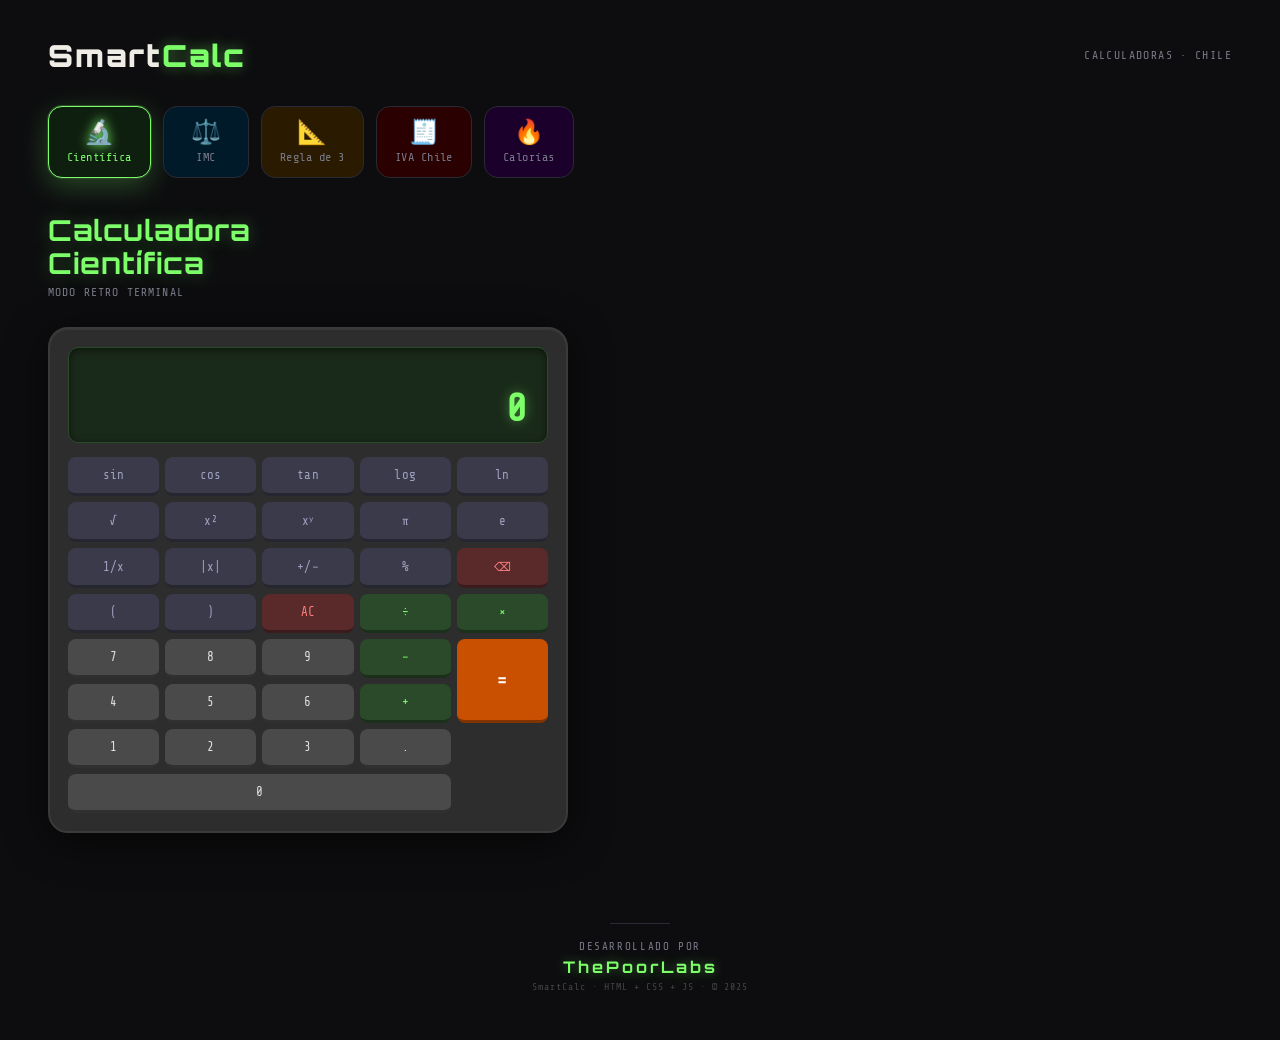
==== commit c6b8b572: "5" ====
--- a/index.html
+++ b/index.html
@@ -635,12 +635,12 @@
 
 </main>
 
-<!-- ══ FOOTER D&Q LABS ══ -->
+<!-- ══ FOOTER ThePoorLabs ══ -->
 <footer>
   <div class="footer-line"></div>
   <div class="footer-brand">
     <div class="footer-dev">Desarrollado por</div>
-    <div class="footer-name">D&amp;<span>Q</span> LABS</div>
+    <div class="footer-name">ThePoorLabs</div>
     <div class="footer-copy">SmartCalc · HTML + CSS + JS · © 2025</div>
   </div>
 </footer>
